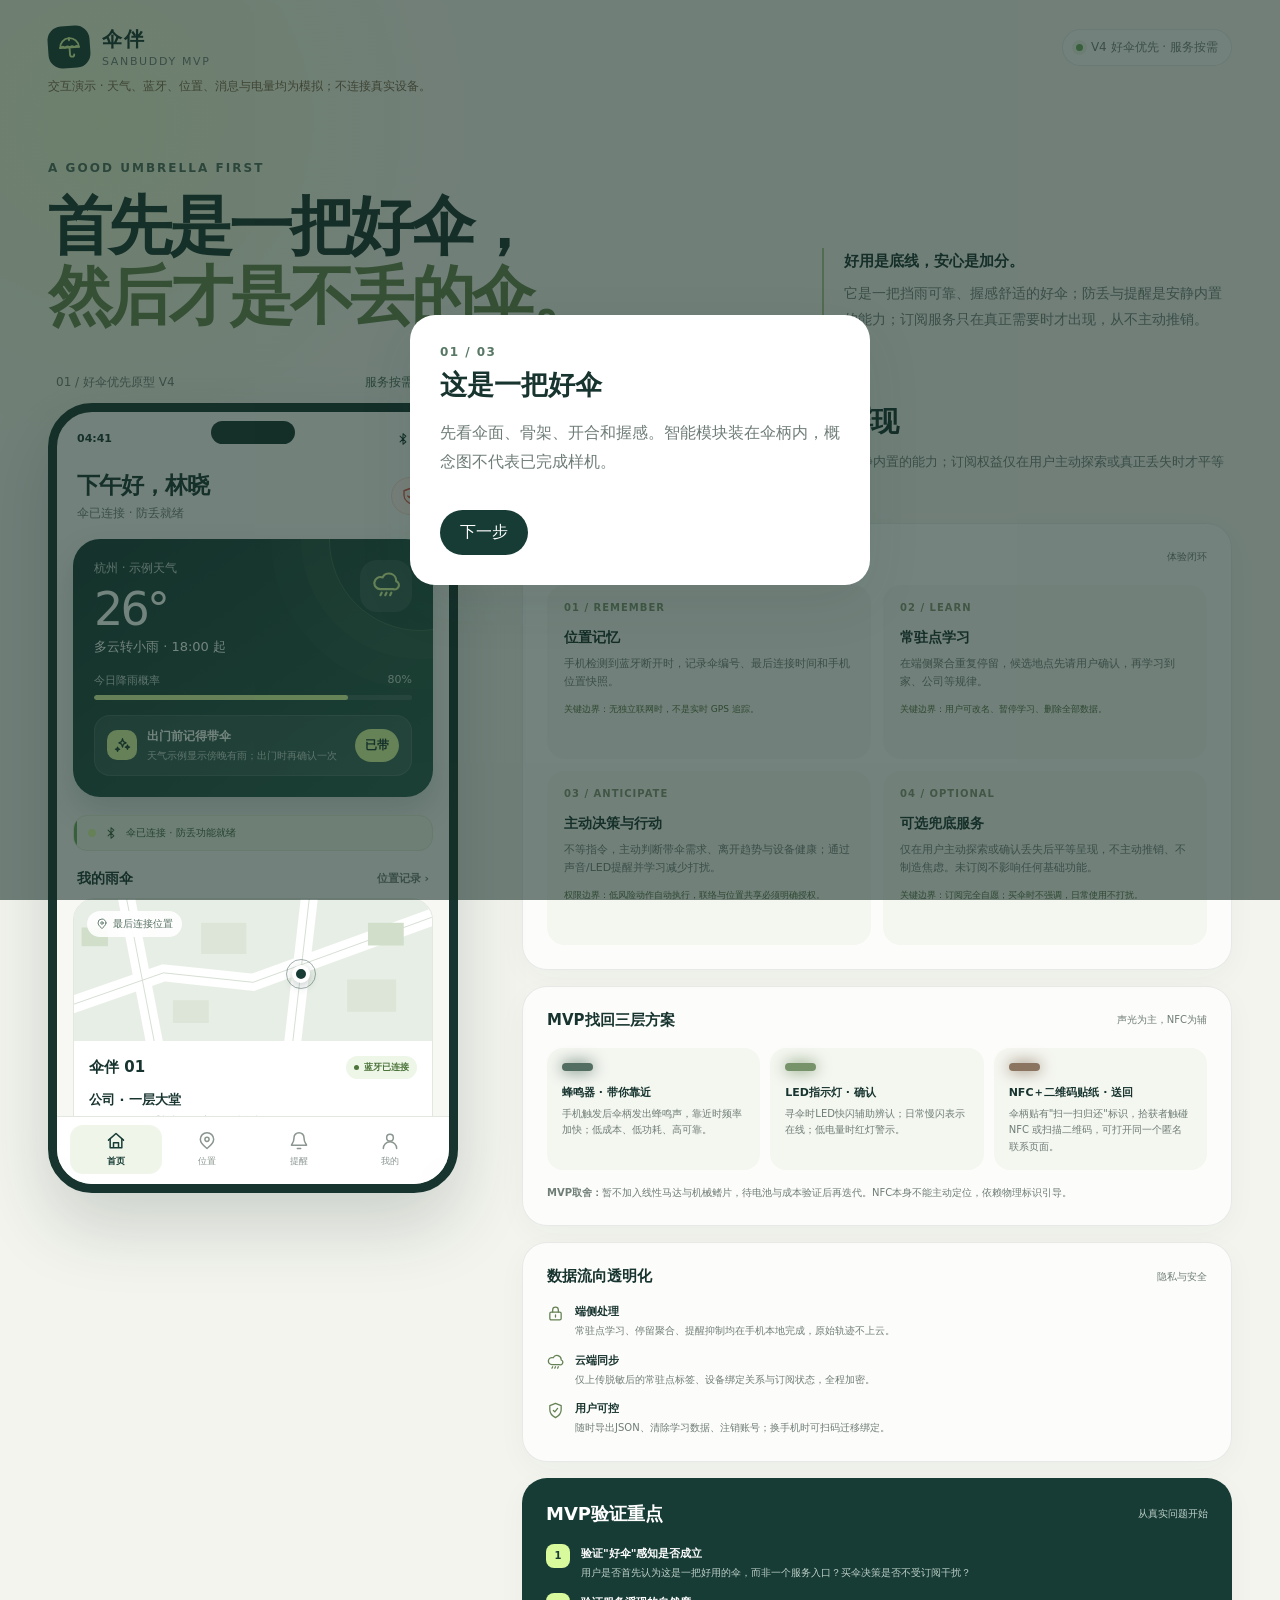
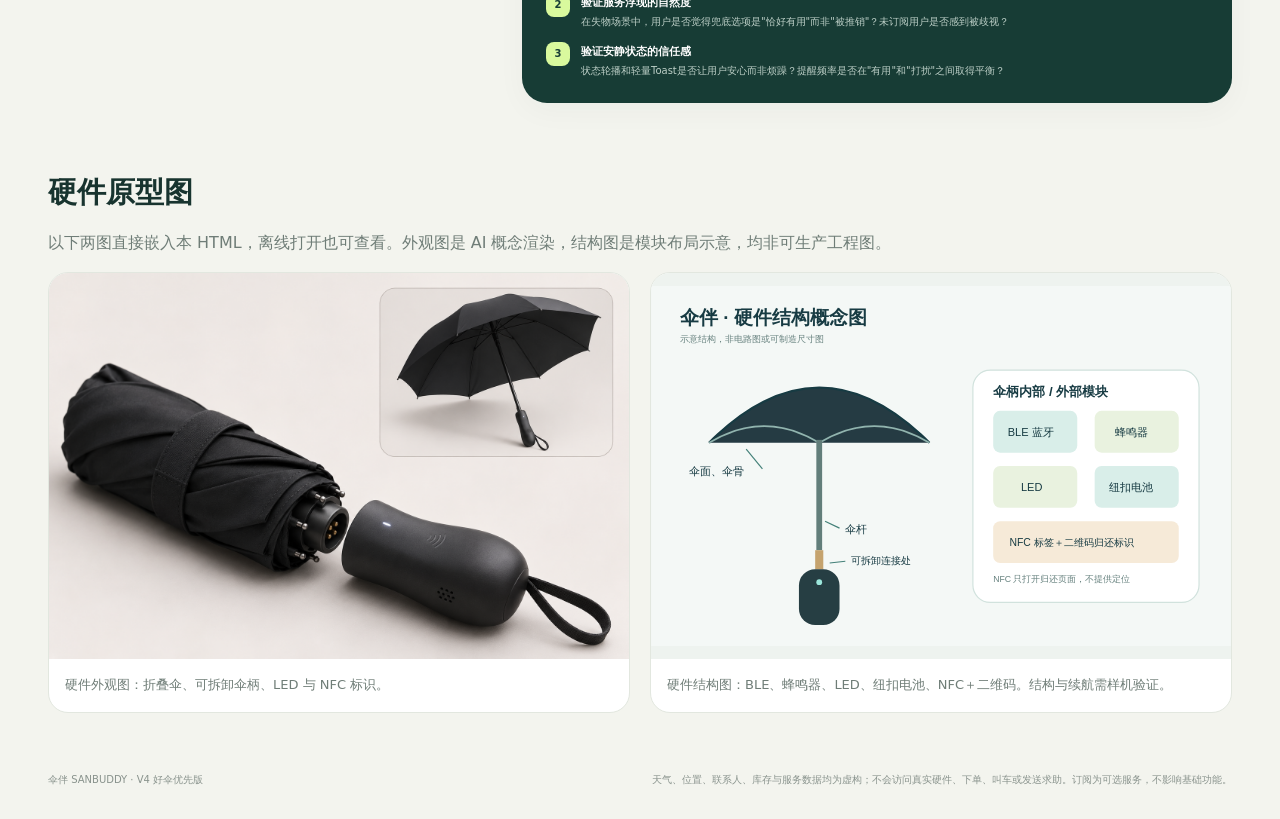
==== sanbuddy-prototype-v4-improved.html @ 03b1e001 "Improve V4 prototype and embed hardware visuals" ====
<!DOCTYPE html>
<html lang="zh-CN">
<head>
  <meta charset="UTF-8">
  <meta name="viewport" content="width=device-width, initial-scale=1.0">
  <meta name="theme-color" content="#173c35">
  <title>伞伴 · 好伞优先原型 V4</title>
  <style>
    :root {
      --ink: #18342f;
      --muted: #6f7d77;
      --paper: #f3f4ee;
      --card: #ffffff;
      --line: #e2e7df;
      --green: #173c35;
      --lime: #d9f99d;
      --lime-strong: #bde56d;
      --blue: #dcecf3;
      --red: #d95545;
      --red-soft: #fff0ec;
      --amber: #9b681d;
      --shadow: 0 18px 55px rgba(24, 52, 47, .09);
      --radius: 22px;
    }

    * { box-sizing: border-box; }
    html { scroll-behavior: smooth; }
    body {
      margin: 0;
      color: var(--ink);
      background:
        radial-gradient(circle at 8% 5%, rgba(217, 249, 157, .36), transparent 23rem),
        var(--paper);
      font-family: Inter, "PingFang SC", "Microsoft YaHei", system-ui, -apple-system, sans-serif;
      -webkit-font-smoothing: antialiased;
    }
    button, input { font: inherit; }
    button { color: inherit; }
    button, [role="button"] { -webkit-tap-highlight-color: transparent; }
    button:focus-visible, input:focus-visible, summary:focus-visible {
      outline: 3px solid rgba(78, 126, 105, .35);
      outline-offset: 3px;
    }
    .icon { width: 20px; height: 20px; fill: none; stroke: currentColor; stroke-width: 1.8; stroke-linecap: round; stroke-linejoin: round; flex: 0 0 auto; }
    .sprite { position: absolute; width: 0; height: 0; overflow: hidden; }
    .site-header {
      max-width: 1240px;
      margin: 0 auto;
      padding: 26px 28px 10px;
      display: flex;
      align-items: center;
      justify-content: space-between;
      gap: 20px;
    }
    .brand { display: flex; align-items: center; gap: 12px; }
    .brand-mark {
      width: 42px; height: 42px; border-radius: 14px;
      display: grid; place-items: center;
      color: var(--lime); background: var(--green);
      transform: rotate(-4deg);
    }
    .brand-mark .icon { width: 25px; height: 25px; }
    .brand-name { font-size: 20px; font-weight: 800; letter-spacing: .08em; }
    .brand-sub { color: var(--muted); font-size: 11px; letter-spacing: .15em; margin-top: 2px; }
    .prototype-badge {
      display: flex; align-items: center; gap: 8px;
      padding: 9px 13px; border: 1px solid rgba(24,52,47,.1); border-radius: 99px;
      color: var(--muted); background: rgba(255,255,255,.55); font-size: 12px;
    }
    .prototype-badge::before { content: ""; width: 7px; height: 7px; background: #69a85b; border-radius: 50%; box-shadow: 0 0 0 4px rgba(105,168,91,.12); }
    .hero {
      max-width: 1240px; margin: 0 auto; padding: 48px 28px 42px;
      display: grid; grid-template-columns: 1.4fr .8fr; gap: 56px; align-items: end;
    }
    .eyebrow { color: #4f6c5e; font-size: 12px; font-weight: 800; letter-spacing: .17em; text-transform: uppercase; margin-bottom: 16px; }
    h1 { font-size: clamp(36px, 5vw, 64px); line-height: 1.1; letter-spacing: -.055em; margin: 0; max-width: 800px; }
    h1 span { color: #67844d; }
    .hero-note { border-left: 2px solid #aac58b; padding-left: 20px; color: var(--muted); line-height: 1.8; font-size: 14px; }
    .hero-note strong { display: block; color: var(--ink); font-size: 15px; margin-bottom: 6px; }
    .prototype-layout {
      max-width: 1240px; margin: 0 auto; padding: 0 28px 70px;
      display: grid; grid-template-columns: 420px minmax(0, 1fr); gap: 54px; align-items: start;
    }
    .device-column { position: sticky; top: 20px; }
    .device-caption { display: flex; justify-content: space-between; align-items: center; margin: 0 8px 12px; color: var(--muted); font-size: 12px; }
    .device-caption span:last-child { color: #4e6a5c; }
    .device {
      height: 790px; width: 100%; max-width: 410px; position: relative; overflow: hidden;
      border: 9px solid #17342f; border-radius: 44px; background: #f7f8f4;
      box-shadow: 0 32px 70px rgba(24,52,47,.18), inset 0 0 0 1px rgba(255,255,255,.15);
      isolation: isolate;
    }
    .device::before { content: ""; position: absolute; z-index: 30; top: 9px; left: 50%; transform: translateX(-50%); width: 84px; height: 23px; border-radius: 20px; background: #17342f; }
    .statusbar { height: 42px; padding: 12px 20px 0; display: flex; align-items: center; justify-content: space-between; font-size: 11px; font-weight: 750; position: relative; z-index: 2; }
    .status-icons { display: flex; align-items: center; gap: 5px; }
    .status-icons .icon { width: 14px; height: 14px; }
    .app-viewport { position: absolute; inset: 42px 0 68px; overflow: hidden; }
    .screen { height: 100%; overflow-y: auto; padding-bottom: 28px; scrollbar-width: none; animation: screenIn .25s ease; }
    .screen::-webkit-scrollbar { display: none; }
    .screen[hidden] { display: none; }
    @keyframes screenIn { from { opacity: .2; transform: translateY(5px); } to { opacity: 1; transform: none; } }
    .app-header { padding: 16px 20px 17px; display: flex; align-items: center; justify-content: space-between; gap: 12px; }
    .app-header h2 { margin: 0; font-size: 23px; letter-spacing: -.04em; }
    .app-header p { margin: 4px 0 0; color: var(--muted); font-size: 12px; }
    .header-actions { display: flex; gap: 8px; }
    .icon-button { width: 38px; height: 38px; border-radius: 50%; border: 1px solid var(--line); background: #fff; display: grid; place-items: center; cursor: pointer; }
    .icon-button.sos { color: var(--red); background: var(--red-soft); border-color: #f7d8d0; }
    .icon-button.sos .icon { width: 18px; }
    .back-button { width: auto; border-radius: 99px; padding: 0 13px; display: flex; gap: 5px; font-size: 12px; }
    .weather-card { margin: 0 16px 18px; padding: 21px; border-radius: 27px; color: #f7fff9; background: linear-gradient(145deg, #173c35, #285d4d); box-shadow: 0 14px 30px rgba(23,60,53,.18); position: relative; overflow: hidden; }
    .weather-card::after { content: ""; position: absolute; width: 180px; height: 180px; right: -78px; top: -90px; border: 1px solid rgba(217,249,157,.18); border-radius: 50%; box-shadow: 0 0 0 28px rgba(217,249,157,.035), 0 0 0 58px rgba(217,249,157,.025); }
    .weather-top { display: flex; justify-content: space-between; align-items: flex-start; position: relative; z-index: 1; }
    .weather-place { font-size: 12px; color: #c7d9d1; }
    .weather-temp { font-size: 46px; line-height: 1.15; font-weight: 300; letter-spacing: -.06em; margin-top: 6px; }
    .weather-desc { font-size: 13px; margin-top: 2px; }
    .weather-icon { width: 52px; height: 52px; border-radius: 17px; background: rgba(255,255,255,.1); display: grid; place-items: center; color: var(--lime); }
    .weather-icon .icon { width: 29px; height: 29px; }
    .rain-meter { margin: 17px 0 15px; }
    .rain-meter-label { display: flex; justify-content: space-between; font-size: 11px; color: #c7d9d1; margin-bottom: 7px; }
    .meter-track { height: 5px; background: rgba(255,255,255,.13); border-radius: 5px; overflow: hidden; }
    .meter-track > span { display: block; height: 100%; width: 80%; background: var(--lime); border-radius: inherit; }
    .agent-suggestion { position: relative; z-index: 1; background: rgba(255,255,255,.09); border: 1px solid rgba(255,255,255,.1); border-radius: 16px; padding: 12px; display: flex; gap: 10px; align-items: center; }
    .agent-suggestion .spark { width: 30px; height: 30px; display: grid; place-items: center; background: var(--lime); color: var(--green); border-radius: 10px; flex: 0 0 auto; }
    .agent-suggestion .spark .icon { width: 17px; }
    .agent-suggestion strong { display: block; font-size: 12px; margin-bottom: 3px; }
    .agent-suggestion p { color: #c7d9d1; font-size: 10px; margin: 0; line-height: 1.5; }
    .text-button { border: 0; padding: 0; background: none; cursor: pointer; font-size: 12px; font-weight: 700; }
    .weather-action { color: var(--green); background: var(--lime); border-radius: 99px; padding: 8px 10px; white-space: nowrap; }
    .section-head { display: flex; justify-content: space-between; align-items: center; padding: 0 20px; margin: 19px 0 10px; }
    .section-head h3 { font-size: 14px; margin: 0; }
    .section-head button, .section-head span { color: var(--muted); font-size: 11px; }
    .card { background: var(--card); border: 1px solid var(--line); border-radius: var(--radius); }
    .umbrella-card { margin: 0 16px; overflow: hidden; }
    .mini-map { height: 142px; background: #e7eee5; position: relative; overflow: hidden; }
    .mini-map svg.map-art { width: 100%; height: 100%; display: block; }
    .map-label { position: absolute; left: 13px; top: 12px; border-radius: 99px; padding: 6px 9px; background: rgba(255,255,255,.88); backdrop-filter: blur(8px); color: #567064; font-size: 10px; display: flex; align-items: center; gap: 5px; }
    .map-label .icon { width: 12px; height: 12px; }
    .map-pulse { position: absolute; left: 61%; top: 47%; width: 18px; height: 18px; background: var(--green); border: 4px solid #fff; border-radius: 50%; box-shadow: 0 3px 10px rgba(24,52,47,.25); }
    .map-pulse::after { content: ""; position: absolute; inset: -10px; border: 1px solid rgba(23,60,53,.4); border-radius: 50%; animation: pulse 2s infinite; }
    .map-pulse.seeking { background: #526e62; box-shadow: 0 0 0 7px rgba(82,110,98,.15); }
    .map-pulse.seeking::after { animation-duration: 1.2s; border-width: 2px; border-color: #526e62; }
    @keyframes pulse { 0% { transform: scale(.55); opacity: 1; } 100% { transform: scale(1.55); opacity: 0; } }
    .umbrella-info { padding: 15px; }
    .tactile-signature { margin-top: 12px; padding: 11px; border-radius: 14px; background: #173c35; color: #efffff; display: flex; align-items: center; gap: 10px; }
    .tactile-signature[hidden] { display: none; }
    .tactile-orb { width: 25px; height: 25px; border: 2px solid var(--lime); border-radius: 8px; background: rgba(217,249,157,.12); animation: ledBlink 1.2s ease-in-out infinite; flex: 0 0 auto; }
    .tactile-signature strong { display: block; font-size: 10px; margin-bottom: 3px; }
    .tactile-signature span { color: #b8d8d1; font-size: 9px; }
    @keyframes ledBlink { 0%, 100% { opacity: .3; } 50% { opacity: 1; } }
    .feedback-row { display: flex; gap: 8px; margin-top: 10px; padding-top: 10px; border-top: 1px dashed var(--line); }
    .feedback-btn { flex: 1; padding: 8px; border: 1px solid var(--line); border-radius: 10px; background: #f9faf8; color: var(--muted); font-size: 10px; text-align: center; cursor: pointer; }
    .feedback-btn:active { background: #eef2eb; }
    .sub-card { margin: 0 16px; padding: 16px; border-radius: 20px; background: linear-gradient(135deg, #173c35, #2a5a4d); color: white; position: relative; overflow: hidden; }
    .sub-card::after { content: ""; position: absolute; right: -20px; top: -20px; width: 100px; height: 100px; background: rgba(217,249,157,.1); border-radius: 50%; }
    .sub-badge { display: inline-block; padding: 3px 8px; border-radius: 99px; background: var(--lime); color: var(--green); font-size: 9px; font-weight: 800; margin-bottom: 8px; }
    .sub-card h4 { margin: 0 0 6px; font-size: 14px; }
    .sub-card p { margin: 0; font-size: 10px; color: #c7d9d1; line-height: 1.6; }
    .sub-actions { display: flex; gap: 8px; margin-top: 12px; }
    .sub-btn { padding: 8px 12px; border-radius: 10px; border: 0; font-size: 11px; font-weight: 700; cursor: pointer; }
    .sub-btn.primary { background: var(--lime); color: var(--green); }
    .sub-btn.ghost { background: rgba(255,255,255,.12); color: white; border: 1px solid rgba(255,255,255,.2); }
    /* V3: Agent heartbeat & proactive presence */
    @keyframes agentBreathe { 0%, 100% { opacity: .4; transform: scale(.9); } 50% { opacity: 1; transform: scale(1.1); } }
    @keyframes statusPulse { 0% { box-shadow: 0 0 0 0 rgba(105,168,91,.4); } 70% { box-shadow: 0 0 0 6px rgba(105,168,91,0); } 100% { box-shadow: 0 0 0 0 rgba(105,168,91,0); } }
    .agent-heartbeat { width: 8px; height: 8px; border-radius: 50%; background: var(--lime); animation: agentBreathe 2.4s ease-in-out infinite; flex: 0 0 auto; }
    .proactive-status { margin: 0 16px 14px; padding: 10px 14px; border-radius: 14px; background: #eef6e8; border: 1px solid #dce7d1; color: #3f6440; font-size: 10px; display: flex; align-items: center; gap: 8px; position: relative; overflow: hidden; }
    .proactive-status::before { content: ""; position: absolute; left: 0; top: 0; bottom: 0; width: 3px; background: #69a85b; animation: statusPulse 2s infinite; }
    .proactive-status .icon { width: 14px; height: 14px; flex: 0 0 auto; }
    .agent-log { margin: 0 16px 14px; }
    .agent-log-header { display: flex; justify-content: space-between; align-items: center; margin-bottom: 8px; }
    .agent-log-header h3 { font-size: 13px; margin: 0; display: flex; align-items: center; gap: 6px; }
    .agent-log-header span { color: var(--muted); font-size: 10px; }
    .log-entry { display: flex; gap: 10px; padding: 10px 14px; background: var(--card); border: 1px solid var(--line); border-radius: 14px; margin-bottom: 6px; align-items: flex-start; animation: screenIn .3s ease; }
    .log-entry:last-child { margin-bottom: 0; }
    .log-time { font-size: 10px; font-weight: 800; color: #547046; min-width: 36px; padding-top: 1px; }
    .log-body strong { display: block; font-size: 11px; margin-bottom: 2px; }
    .log-body p { margin: 0; color: var(--muted); font-size: 9px; line-height: 1.5; }
    .log-tag { display: inline-block; padding: 2px 6px; border-radius: 6px; font-size: 8px; font-weight: 700; margin-top: 4px; }
    .log-tag.auto { background: #eef6e8; color: #3f6440; }
    .log-tag.confirm { background: #fff4dc; color: #795d26; }
    .typing-cursor::after { content: "▍"; animation: agentBreathe 1s step-end infinite; color: var(--lime); margin-left: 2px; }
    .umbrella-title { display: flex; align-items: center; justify-content: space-between; gap: 8px; }
    .umbrella-title strong { font-size: 15px; }
    .status-pill { display: inline-flex; align-items: center; gap: 5px; padding: 5px 8px; border-radius: 99px; background: #eef6e8; color: #4d753b; font-size: 9px; font-weight: 700; }
    .status-pill::before { content: ""; width: 5px; height: 5px; background: currentColor; border-radius: 50%; }
    .location-name { font-size: 13px; margin: 12px 0 4px; font-weight: 700; }
    .location-meta { color: var(--muted); font-size: 10px; line-height: 1.6; }
    .card-actions { display: grid; grid-template-columns: 1fr 1fr; gap: 9px; margin-top: 13px; }
    .primary-button, .secondary-button { min-height: 40px; border-radius: 13px; border: 0; cursor: pointer; font-weight: 700; font-size: 12px; display: flex; justify-content: center; align-items: center; gap: 7px; }
    .primary-button { color: white; background: var(--green); }
    .primary-button:hover { background: #245449; }
    .secondary-button { color: var(--ink); background: #f2f4ef; border: 1px solid var(--line); }
    .primary-button .icon, .secondary-button .icon { width: 15px; height: 15px; }
    .insight-card { margin: 0 16px; padding: 14px; display: flex; gap: 11px; align-items: flex-start; background: #edf3e5; border-color: #dce7d1; }
    .insight-card > .icon { color: #5c7c45; margin-top: 1px; }
    .insight-card strong { font-size: 12px; display: block; margin-bottom: 4px; }
    .insight-card p { margin: 0; color: #687660; font-size: 10px; line-height: 1.6; }
    .bottom-nav { position: absolute; z-index: 15; bottom: 0; left: 0; right: 0; height: 68px; padding: 8px 13px 10px; display: grid; grid-template-columns: repeat(4, 1fr); background: rgba(255,255,255,.96); border-top: 1px solid var(--line); backdrop-filter: blur(14px); }
    .nav-item { border: 0; background: none; color: #8a968f; display: flex; flex-direction: column; align-items: center; justify-content: center; gap: 4px; font-size: 9px; cursor: pointer; border-radius: 13px; }
    .nav-item .icon { width: 20px; height: 20px; }
    .nav-item.active { color: var(--green); font-weight: 800; background: #f0f5ea; }
    .large-map { margin: 0 16px; height: 226px; border-radius: 24px; overflow: hidden; position: relative; border: 1px solid #dbe4d8; background: #e7eee5; }
    .large-map svg.map-art { width: 100%; height: 100%; }
    .map-person { position: absolute; left: 24%; top: 64%; width: 15px; height: 15px; border: 3px solid white; background: #668cd3; border-radius: 50%; box-shadow: 0 2px 7px rgba(0,0,0,.15); }
    .map-key { position: absolute; right: 10px; bottom: 10px; background: rgba(255,255,255,.9); padding: 8px 10px; border-radius: 12px; font-size: 9px; color: var(--muted); line-height: 1.8; }
    .key-dot { display: inline-block; width: 6px; height: 6px; border-radius: 50%; margin-right: 4px; }
    .privacy-strip { margin: 12px 16px 0; padding: 10px 12px; background: #eef4f4; border-radius: 13px; color: #5d7774; font-size: 10px; display: flex; align-items: center; gap: 7px; }
    .privacy-strip .icon { width: 14px; height: 14px; }
    .scenario-grid { margin: 0 16px; display: grid; grid-template-columns: 1fr 1fr; gap: 9px; }
    .rain-plan { margin: 0 16px; overflow: hidden; }
    .rain-plan-top { padding: 15px 15px 12px; border-bottom: 1px solid var(--line); background: #f4f8f2; }
    .rain-plan-top strong { display: block; font-size: 12px; margin-bottom: 5px; }
    .rain-plan-top span { display: block; color: var(--muted); font-size: 9px; line-height: 1.6; }
    .rain-plan-top .plan-flag { display: inline-block; margin-top: 9px; padding: 4px 9px; border-radius: 999px; background: #e6f0e2; color: #3f6440; font-size: 9px; font-weight: 700; }
    .plan-row { width: 100%; display: grid; grid-template-columns: 24px 1fr 14px; align-items: center; gap: 10px; padding: 12px 15px; border: 0; border-bottom: 1px solid var(--line); background: white; text-align: left; cursor: pointer; font-family: inherit; }
    .plan-row:last-of-type { border-bottom: 0; }
    .plan-row:hover, .plan-row:active { background: #f7faf5; }
    .plan-index { width: 22px; height: 22px; border-radius: 50%; display: grid; place-items: center; background: #eaf2e6; color: #3f6440; font-size: 10px; font-weight: 800; }
    .plan-row.plan-alert .plan-index { background: #fbeae6; color: #98402f; }
    .plan-row strong { display: block; font-size: 11px; margin-bottom: 3px; }
    .plan-row small { display: block; color: var(--muted); font-size: 9px; line-height: 1.55; }
    .plan-row > .icon { width: 13px; height: 13px; color: #9aa59e; }
    .plan-note { margin: 0; padding: 11px 15px 13px; border-top: 1px solid var(--line); background: #fbfbf8; color: #7c8780; font-size: 9px; line-height: 1.65; }
    .scenario-card { padding: 14px; border: 1px solid var(--line); border-radius: 18px; background: white; text-align: left; cursor: pointer; }
    .scenario-card:hover { border-color: #b7c8b7; }
    .scenario-icon { width: 31px; height: 31px; border-radius: 10px; display: grid; place-items: center; background: #edf3e7; color: #587547; margin-bottom: 12px; }
    .scenario-icon .icon { width: 16px; height: 16px; }
    .scenario-card strong { display: block; font-size: 11px; margin-bottom: 5px; }
    .scenario-card span { display: block; color: var(--muted); font-size: 9px; line-height: 1.55; }
    .lost-banner { margin: 12px 16px 0; padding: 12px; border-radius: 15px; background: #fff4dc; border: 1px solid #efdfb9; color: #795d26; font-size: 10px; line-height: 1.65; display: flex; gap: 8px; }
    .lost-banner[hidden] { display: none; }
    .lost-banner .icon { width: 15px; height: 15px; margin-top: 1px; }
    .full-width-action { width: calc(100% - 32px); margin: 12px 16px 0; min-height: 40px; }
    .place-list { margin: 0 16px; display: grid; gap: 9px; }
    .place-card { width: 100%; border: 1px solid var(--line); background: white; border-radius: 18px; padding: 13px; display: flex; align-items: center; gap: 11px; text-align: left; cursor: pointer; }
    .place-card:hover { border-color: #b7c8b7; }
    .place-icon { width: 39px; height: 39px; border-radius: 13px; display: grid; place-items: center; background: #eff3eb; color: #557047; }
    .place-icon .icon { width: 18px; }
    .place-copy { flex: 1; min-width: 0; }
    .place-copy strong { display: block; font-size: 12px; margin-bottom: 4px; }
    .place-copy span { color: var(--muted); font-size: 9px; }
    .learning-state { text-align: right; }
    .learning-state b { display: block; font-size: 9px; color: #5c7c45; margin-bottom: 4px; }
    .learning-state small { font-size: 9px; color: var(--muted); }
    .details-card { margin: 14px 16px 0; padding: 4px 14px; }
    details summary { cursor: pointer; list-style: none; padding: 12px 0; font-size: 11px; font-weight: 750; display: flex; align-items: center; justify-content: space-between; }
    details summary::-webkit-details-marker { display: none; }
    details summary::after { content: "+"; color: var(--muted); font-size: 17px; font-weight: 400; }
    details[open] summary::after { content: "−"; }
    details p { color: var(--muted); font-size: 10px; line-height: 1.75; margin: 0 0 13px; }
    .agent-banner { margin: 0 16px 14px; padding: 16px; background: var(--green); color: white; border-radius: 22px; display: flex; gap: 12px; align-items: center; }
    .agent-banner .agent-orb { width: 42px; height: 42px; border-radius: 15px; display: grid; place-items: center; background: var(--lime); color: var(--green); }
    .agent-banner strong { display: block; font-size: 13px; margin-bottom: 4px; }
    .agent-banner p { margin: 0; font-size: 10px; color: #bed2ca; line-height: 1.5; }
    .rule-list { margin: 0 16px; overflow: hidden; }
    .rule-row { padding: 15px; display: flex; align-items: center; gap: 11px; border-bottom: 1px solid var(--line); }
    .rule-row:last-child { border-bottom: 0; }
    .rule-row > .icon { color: #65805b; }
    .rule-copy { flex: 1; }
    .rule-copy strong { display: block; font-size: 12px; margin-bottom: 4px; }
    .rule-copy span { color: var(--muted); font-size: 9px; line-height: 1.4; }
    .switch { position: relative; display: inline-block; width: 39px; height: 23px; flex: 0 0 auto; }
    .switch input { opacity: 0; width: 0; height: 0; }
    .slider { position: absolute; inset: 0; cursor: pointer; background: #d8dfd8; border-radius: 99px; transition: .2s; }
    .slider::before { content: ""; position: absolute; width: 17px; height: 17px; left: 3px; top: 3px; background: white; border-radius: 50%; transition: .2s; box-shadow: 0 1px 4px rgba(0,0,0,.15); }
    .switch input:checked + .slider { background: var(--green); }
    .switch input:checked + .slider::before { transform: translateX(16px); }
    .schedule-card { margin: 0 16px; padding: 15px; }
    .schedule-item { display: flex; gap: 11px; padding: 8px 0; }
    .schedule-time { font-size: 11px; font-weight: 800; color: #547046; min-width: 38px; }
    .schedule-copy { border-left: 1px solid var(--line); padding-left: 12px; }
    .schedule-copy strong { font-size: 11px; display: block; margin-bottom: 3px; }
    .schedule-copy span { color: var(--muted); font-size: 9px; }
    .demo-button { width: calc(100% - 32px); margin: 16px 16px 0; min-height: 44px; }
    .dynamic-alert { margin: 0 16px 14px; padding: 13px; border-radius: 17px; background: #fff4dc; border: 1px solid #efdfb9; color: #795d26; animation: screenIn .3s ease; }
    .dynamic-alert strong { font-size: 12px; display: flex; align-items: center; gap: 7px; }
    .dynamic-alert p { font-size: 10px; line-height: 1.55; margin: 6px 0 0; }
    .hardware-card { margin: 0 16px; padding: 18px; background: var(--green); color: white; border-radius: 23px; }
    .hardware-top { display: flex; align-items: center; gap: 13px; }
    .hardware-visual { width: 56px; height: 56px; border-radius: 18px; background: rgba(255,255,255,.1); color: var(--lime); display: grid; place-items: center; }
    .hardware-visual .icon { width: 31px; height: 31px; }
    .hardware-top strong { display: block; font-size: 15px; }
    .hardware-top span { color: #bfd0ca; font-size: 10px; }
    .hardware-stats { display: grid; grid-template-columns: repeat(3, 1fr); margin-top: 18px; padding-top: 15px; border-top: 1px solid rgba(255,255,255,.12); }
    .hardware-stats div { text-align: center; border-right: 1px solid rgba(255,255,255,.12); }
    .hardware-stats div:last-child { border: 0; }
    .hardware-stats b { display: block; font-size: 14px; margin-bottom: 4px; }
    .hardware-stats span { font-size: 9px; color: #bfd0ca; }
    .settings-list { margin: 0 16px; overflow: hidden; }
    .setting-row { width: 100%; padding: 14px 15px; border: 0; border-bottom: 1px solid var(--line); background: transparent; display: flex; align-items: center; gap: 11px; text-align: left; }
    .setting-row:last-child { border-bottom: 0; }
    button.setting-row { cursor: pointer; }
    .setting-row > .icon { color: #6b7f72; width: 18px; }
    .setting-copy { flex: 1; }
    .setting-copy strong { display: block; font-size: 11px; }
    .setting-copy span { color: var(--muted); font-size: 9px; display: block; margin-top: 3px; }
    .setting-value { color: var(--muted); font-size: 10px; }
    .danger-text { color: var(--red); }
    .version { text-align: center; color: #9ba49f; font-size: 9px; margin: 20px 0 0; }
    .sos-hero { margin: 0 16px; padding: 22px 18px; border-radius: 25px; background: var(--red-soft); border: 1px solid #f3d8d1; text-align: center; }
    .sos-symbol { width: 54px; height: 54px; margin: 0 auto 12px; border-radius: 18px; background: #fff; color: var(--red); display: grid; place-items: center; }
    .sos-symbol .icon { width: 27px; height: 27px; }
    .sos-hero h3 { margin: 0 0 7px; font-size: 17px; }
    .sos-hero p { margin: 0 auto; max-width: 260px; color: #8e6b64; font-size: 10px; line-height: 1.7; }
    .hold-button { --hold: 0deg; width: 148px; height: 148px; margin: 24px auto 9px; border-radius: 50%; border: 0; color: white; background: conic-gradient(#8f2f26 var(--hold), var(--red) 0); cursor: pointer; display: flex; flex-direction: column; align-items: center; justify-content: center; gap: 7px; box-shadow: 0 10px 25px rgba(217,85,69,.25), inset 0 0 0 8px rgba(255,255,255,.17); touch-action: none; user-select: none; position: relative; }
    .hold-button::after { content: ""; position: absolute; inset: 9px; border: 1px solid rgba(255,255,255,.3); border-radius: 50%; }
    .hold-button .icon { width: 28px; height: 28px; }
    .hold-button strong { font-size: 14px; }
    .hold-button span { font-size: 9px; opacity: .8; }
    .hold-button.holding { transform: scale(.98); }
    .hold-hint { text-align: center; color: var(--muted); font-size: 9px; margin-bottom: 18px; }
    .emergency-flow { margin: 0 16px; padding: 14px 16px; }
    .flow-step { display: flex; gap: 11px; position: relative; padding-bottom: 16px; }
    .flow-step:last-child { padding-bottom: 0; }
    .flow-step:not(:last-child)::after { content: ""; position: absolute; left: 11px; top: 26px; bottom: 3px; width: 1px; background: var(--line); }
    .flow-number { width: 23px; height: 23px; border-radius: 50%; background: #edf2e9; display: grid; place-items: center; font-size: 9px; font-weight: 800; flex: 0 0 auto; z-index: 1; }
    .flow-step strong { display: block; font-size: 11px; margin: 2px 0 4px; }
    .flow-step p { margin: 0; color: var(--muted); font-size: 9px; line-height: 1.5; }
    .contact-list { margin: 0 16px; padding: 5px 15px; }
    .contact { display: flex; align-items: center; gap: 10px; padding: 10px 0; border-bottom: 1px solid var(--line); }
    .contact:last-child { border: 0; }
    .avatar { width: 34px; height: 34px; border-radius: 50%; display: grid; place-items: center; background: #e6eee2; font-size: 11px; font-weight: 800; }
    .contact strong { font-size: 11px; display: block; }
    .contact span { color: var(--muted); font-size: 9px; }
    .contact .icon { margin-left: auto; width: 16px; color: #77906d; }
    .safety-note { margin: 14px 20px 0; color: #8b7770; font-size: 9px; line-height: 1.65; text-align: center; }
    .sheet-backdrop { position: absolute; z-index: 50; inset: 0; background: rgba(10,30,26,.48); display: flex; align-items: flex-end; backdrop-filter: blur(3px); }
    .sheet-backdrop[hidden] { display: none; }
    .sheet { width: 100%; max-height: 88%; overflow-y: auto; background: #fbfcf9; border-radius: 28px 28px 0 0; padding: 10px 20px 24px; animation: sheetUp .25s ease; }
    @keyframes sheetUp { from { transform: translateY(100%); } to { transform: none; } }
    .sheet-handle { width: 38px; height: 4px; border-radius: 5px; background: #d4dbd4; margin: 0 auto 18px; }
    .sheet-title { display: flex; align-items: center; justify-content: space-between; gap: 12px; margin-bottom: 16px; }
    .sheet-title h3 { font-size: 18px; margin: 0; }
    .sheet-title button { border: 0; background: #edf0eb; width: 30px; height: 30px; border-radius: 50%; display: grid; place-items: center; cursor: pointer; }
    .sheet-title .icon { width: 15px; }
    .sheet-copy { color: var(--muted); font-size: 11px; line-height: 1.75; }
    .sheet-options { margin: 16px 0; border: 1px solid var(--line); background: white; border-radius: 17px; overflow: hidden; }
    .sheet-option { padding: 13px; display: flex; align-items: center; justify-content: space-between; gap: 12px; border-bottom: 1px solid var(--line); font-size: 11px; }
    .sheet-option:last-child { border: 0; }
    .sheet-actions { display: grid; gap: 9px; margin-top: 18px; }
    .sheet-actions .primary-button, .sheet-actions .secondary-button { min-height: 45px; }
    .draft-message { margin: 15px 0; padding: 13px; border: 1px solid var(--line); border-radius: 14px; background: #f3f5f0; color: #536158; font-size: 10px; line-height: 1.75; }
    .danger-button { background: var(--red); color: white; }
    .danger-button:hover { background: #bd4336; }
    .countdown-wrap { text-align: center; padding: 8px 0 4px; }
    .countdown-ring { width: 116px; height: 116px; border-radius: 50%; margin: 0 auto 16px; display: grid; place-items: center; background: var(--red-soft); border: 7px solid #f5d5ce; color: var(--red); font-size: 45px; font-weight: 300; }
    .countdown-wrap h3 { margin: 0 0 8px; font-size: 18px; }
    .countdown-wrap p { color: var(--muted); font-size: 11px; line-height: 1.7; margin: 0; }
    .success-symbol { width: 65px; height: 65px; border-radius: 50%; display: grid; place-items: center; margin: 4px auto 15px; background: #e8f3df; color: #4b7839; }
    .success-symbol .icon { width: 32px; height: 32px; }
    .toast { position: absolute; z-index: 70; left: 50%; bottom: 82px; transform: translate(-50%, 12px); max-width: 88%; padding: 11px 15px; border-radius: 99px; background: rgba(20,43,38,.94); color: white; font-size: 10px; line-height: 1.4; text-align: center; opacity: 0; pointer-events: none; transition: .22s; box-shadow: 0 8px 20px rgba(0,0,0,.15); }
    .toast.show { opacity: 1; transform: translate(-50%, 0); }

    .blueprint { display: grid; gap: 16px; }
    .blueprint-intro { padding: 8px 0 10px; }
    .blueprint-intro .label { font-size: 11px; color: #668153; letter-spacing: .14em; font-weight: 800; }
    .blueprint-intro h2 { font-size: 28px; letter-spacing: -.04em; margin: 8px 0 9px; }
    .blueprint-intro p { color: var(--muted); font-size: 13px; line-height: 1.8; margin: 0; }
    .panel { background: rgba(255,255,255,.72); border: 1px solid rgba(24,52,47,.09); border-radius: 25px; padding: 24px; box-shadow: 0 8px 30px rgba(24,52,47,.035); }
    .panel-heading { display: flex; align-items: center; justify-content: space-between; gap: 12px; margin-bottom: 18px; }
    .panel-heading h3 { font-size: 15px; margin: 0; }
    .panel-heading span { font-size: 10px; color: var(--muted); }
    .capability-grid { display: grid; grid-template-columns: 1fr 1fr; gap: 12px; }
    .capability { border-radius: 18px; background: #f4f6f0; padding: 17px; min-height: 174px; }
    .capability-number { color: #809271; font-size: 10px; font-weight: 800; letter-spacing: .1em; }
    .capability h4 { margin: 16px 0 8px; font-size: 14px; }
    .capability p { margin: 0; color: var(--muted); font-size: 11px; line-height: 1.7; }
    .capability small { display: block; margin-top: 11px; color: #527041; font-size: 9px; line-height: 1.5; }
    .tactile-grid { display: grid; grid-template-columns: repeat(3, 1fr); gap: 10px; }
    .tactile-mode { padding: 15px; border-radius: 16px; background: #f4f6f0; }
    .tactile-swatch { width: 31px; height: 8px; border-radius: 99px; margin-bottom: 14px; box-shadow: 0 0 15px currentColor; }
    .tactile-mode strong { display: block; font-size: 11px; margin-bottom: 6px; }
    .tactile-mode p { margin: 0; color: var(--muted); font-size: 10px; line-height: 1.65; }
    .tactile-caveat { margin: 14px 0 0; color: var(--muted); font-size: 10px; line-height: 1.7; }
    .rain-outline { display: grid; gap: 8px; }
    .rain-outline-row { display: grid; grid-template-columns: 66px 1fr; gap: 12px; align-items: baseline; padding: 11px 13px; border: 1px solid var(--line); border-radius: 12px; background: #fbfcf8; }
    .rain-outline-row b { color: #47653f; font-size: 10px; }
    .rain-outline-row span { color: var(--muted); font-size: 10px; line-height: 1.65; }
    .architecture-flow { display: grid; grid-template-columns: 1fr 24px 1.25fr 24px 1fr; align-items: center; gap: 5px; }
    .arch-node { padding: 15px 10px; border: 1px solid var(--line); border-radius: 16px; text-align: center; background: white; }
    .arch-node .icon { margin: 0 auto 9px; color: #5b784c; }
    .arch-node strong { display: block; font-size: 11px; margin-bottom: 5px; }
    .arch-node span { color: var(--muted); font-size: 9px; line-height: 1.5; display: block; }
    .arch-arrow { color: #91a08f; text-align: center; }
    .arch-note { margin: 16px 0 0; padding: 12px 14px; border-radius: 13px; background: #edf3e7; color: #5a6d51; font-size: 10px; line-height: 1.7; }
    .boundary-list { display: grid; gap: 13px; }
    .boundary { display: flex; gap: 11px; align-items: flex-start; }
    .boundary .icon { color: #648153; width: 17px; height: 17px; margin-top: 1px; }
    .boundary strong { display: block; font-size: 11px; margin-bottom: 4px; }
    .boundary p { margin: 0; color: var(--muted); font-size: 10px; line-height: 1.65; }
    .phase { display: grid; grid-template-columns: 72px 1fr; gap: 15px; padding: 14px 0; border-bottom: 1px solid var(--line); }
    .phase:last-child { border-bottom: 0; padding-bottom: 0; }
    .phase:first-of-type { padding-top: 0; }
    .phase-label { font-size: 10px; font-weight: 800; color: #587443; padding-top: 2px; }
    .phase strong { display: block; font-size: 12px; margin-bottom: 5px; }
    .phase p { margin: 0; color: var(--muted); font-size: 10px; line-height: 1.65; }
    .next-panel { background: var(--green); color: white; border: 0; }
    .next-panel .panel-heading span { color: #bed0c8; }
    .next-panel h3 { font-size: 18px; }
    .next-steps { display: grid; gap: 12px; }
    .next-step { display: flex; gap: 11px; align-items: flex-start; }
    .next-step b { width: 24px; height: 24px; border-radius: 8px; display: grid; place-items: center; background: var(--lime); color: var(--green); font-size: 10px; flex: 0 0 auto; }
    .next-step strong { display: block; font-size: 11px; margin: 2px 0 4px; }
    .next-step p { color: #bed0c8; font-size: 10px; line-height: 1.6; margin: 0; }
    .page-footer { max-width: 1240px; margin: 0 auto; padding: 0 28px 32px; display: flex; justify-content: space-between; gap: 20px; color: #89938d; font-size: 10px; }

    @media (max-width: 1000px) {
      .hero { grid-template-columns: 1fr; gap: 24px; }
      .hero-note { max-width: 620px; }
      .prototype-layout { grid-template-columns: 390px minmax(0,1fr); gap: 28px; }
      .capability-grid { grid-template-columns: 1fr; }
      .capability { min-height: 0; }
      .tactile-grid { grid-template-columns: 1fr; }
      .architecture-flow { grid-template-columns: 1fr; }
      .arch-arrow { transform: rotate(90deg); }
    }
    @media (max-width: 760px) {
      .site-header { padding: 18px 18px 8px; }
      .prototype-badge { font-size: 10px; padding: 8px 10px; }
      .brand-sub { display: none; }
      .hero { padding: 36px 20px 30px; }
      h1 { font-size: 39px; }
      .hero-note { font-size: 12px; }
      .prototype-layout { display: flex; flex-direction: column; padding: 0 0 45px; gap: 34px; }
      .device-column { position: static; width: 100%; }
      .device-caption { padding: 0 20px; }
      .device { max-width: none; width: 100%; height: min(790px, calc(100vh - 24px)); min-height: 680px; border: 0; border-radius: 0; box-shadow: none; }
      .device::before { display: none; }
      .blueprint { padding: 0 16px; width: 100%; }
      .blueprint-intro { padding: 0 4px; }
      .capability-grid { grid-template-columns: 1fr 1fr; }
      .tactile-grid { grid-template-columns: 1fr; }
      .architecture-flow { grid-template-columns: 1fr 24px 1.25fr 24px 1fr; }
      .arch-arrow { transform: none; }
      .page-footer { padding: 0 20px 25px; flex-direction: column; gap: 7px; }
    }
    @media (max-width: 440px) {
      .prototype-badge { max-width: 145px; line-height: 1.4; }
      .capability-grid { grid-template-columns: 1fr; }
      .architecture-flow { grid-template-columns: 1fr; }
      .arch-arrow { transform: rotate(90deg); }
      .panel { padding: 20px; }
      .hero-note { display: none; }
    }
    @media (prefers-reduced-motion: reduce) {
      *, *::before, *::after { animation-duration: .01ms !important; animation-iteration-count: 1 !important; scroll-behavior: auto !important; transition-duration: .01ms !important; }
    }

    .onboarding { position: fixed; inset: 0; z-index: 100; background: rgba(19,43,37,.58); display: grid; place-items: center; padding: 20px; }
    .onboarding[hidden] { display: none; }
    .onboarding-card { background: #fff; width: min(460px,100%); border-radius: 25px; padding: 30px; box-shadow: var(--shadow); }
    .onboarding-card h2 { font-size: 27px; margin: 8px 0 12px; }
    .onboarding-card p { color: var(--muted); line-height: 1.8; min-height: 75px; }
    .onboarding-card .steps { font-size: 12px; font-weight: 700; color: #587765; letter-spacing: .12em; }
    .onboarding-card button { border: 0; border-radius: 99px; padding: 12px 20px; background: var(--green); color: white; cursor: pointer; }
    .hardware-gallery { max-width: 1240px; margin: 0 auto 60px; padding: 0 28px; }
    .hardware-gallery h2 { font-size: 29px; margin: 0 0 10px; }
    .hardware-gallery > p { color: var(--muted); line-height: 1.7; }
    .hardware-gallery-grid { display: grid; grid-template-columns: 1fr 1fr; gap: 20px; }
    .hardware-gallery figure { margin: 0; background: #fff; border: 1px solid var(--line); border-radius: 20px; overflow: hidden; }
    .hardware-gallery img { display: block; width: 100%; aspect-ratio: 3/2; object-fit: contain; background: #eef3ef; }
    .hardware-gallery figcaption { padding: 16px; font-size: 13px; color: var(--muted); line-height: 1.6; }
    .demo-disclosure { max-width: 1240px; margin: 0 auto 18px; padding: 0 28px; color: #7b674a; font-size: 12px; }
    @media(max-width:700px) { .hardware-gallery-grid { grid-template-columns: 1fr; } .hardware-gallery { padding: 0 16px; } }
  </style>
</head>
<body>
  <svg class="sprite" aria-hidden="true">
    <symbol id="i-umbrella" viewBox="0 0 24 24"><path d="M12 3a9 9 0 0 1 9 9H3a9 9 0 0 1 9-9Z"/><path d="M12 3v2M12 12v7a2 2 0 0 0 4 0"/><path d="M3 12c1.5-1.4 3-1.4 4.5 0 1.5-1.4 3-1.4 4.5 0 1.5-1.4 3-1.4 4.5 0 1.5-1.4 3-1.4 4.5 0"/></symbol>
    <symbol id="i-cloud-rain" viewBox="0 0 24 24"><path d="M17.5 15H7a5 5 0 1 1 1.7-9.7A6 6 0 0 1 20 8.5 3.3 3.3 0 0 1 17.5 15Z"/><path d="m8 18-1 2m5-2-1 2m5-2-1 2"/></symbol>
    <symbol id="i-pin" viewBox="0 0 24 24"><path d="M20 10c0 5-8 11-8 11S4 15 4 10a8 8 0 1 1 16 0Z"/><circle cx="12" cy="10" r="2.5"/></symbol>
    <symbol id="i-bell" viewBox="0 0 24 24"><path d="M18 8a6 6 0 0 0-12 0c0 7-3 7-3 9h18c0-2-3-2-3-9ZM10 21h4"/></symbol>
    <symbol id="i-home" viewBox="0 0 24 24"><path d="m3 11 9-8 9 8"/><path d="M5 10v10h14V10M9 20v-6h6v6"/></symbol>
    <symbol id="i-user" viewBox="0 0 24 24"><circle cx="12" cy="8" r="4"/><path d="M4 21a8 8 0 0 1 16 0"/></symbol>
    <symbol id="i-shield" viewBox="0 0 24 24"><path d="M12 22s8-4 8-11V5l-8-3-8 3v6c0 7 8 11 8 11Z"/><path d="m9 12 2 2 4-5"/></symbol>
    <symbol id="i-chevron" viewBox="0 0 24 24"><path d="m9 18 6-6-6-6"/></symbol>
    <symbol id="i-battery" viewBox="0 0 24 24"><rect x="2" y="6" width="18" height="12" rx="2"/><path d="M22 10v4M6 10v4m4-4v4m4-4v4"/></symbol>
    <symbol id="i-bluetooth" viewBox="0 0 24 24"><path d="m7 7 10 10-5 4V3l5 4L7 17"/></symbol>
    <symbol id="i-sparkles" viewBox="0 0 24 24"><path d="m12 3 1.3 4.2L17 9l-3.7 1.8L12 15l-1.3-4.2L7 9l3.7-1.8L12 3ZM5 15l.8 2.2L8 18l-2.2.8L5 21l-.8-2.2L2 18l2.2-.8L5 15Zm14-3 .8 2.2L22 15l-2.2.8L19 18l-.8-2.2L16 15l2.2-.8L19 12Z"/></symbol>
    <symbol id="i-navigation" viewBox="0 0 24 24"><path d="m3 11 18-8-8 18-2-8-8-2Z"/></symbol>
    <symbol id="i-building" viewBox="0 0 24 24"><path d="M4 21V5l8-3 8 3v16M2 21h20M8 8h2m4 0h2m-8 4h2m4 0h2m-8 4h2m4 0h2m-5 5v-2h4v2"/></symbol>
    <symbol id="i-activity" viewBox="0 0 24 24"><path d="M3 12h4l2-7 4 14 2-7h6"/></symbol>
    <symbol id="i-lock" viewBox="0 0 24 24"><rect x="4" y="10" width="16" height="11" rx="2"/><path d="M8 10V7a4 4 0 0 1 8 0v3m-4 4v3"/></symbol>
    <symbol id="i-calendar" viewBox="0 0 24 24"><rect x="3" y="5" width="18" height="16" rx="2"/><path d="M16 3v4M8 3v4M3 10h18m-13 4h2m4 0h2m-8 4h2"/></symbol>
    <symbol id="i-clock" viewBox="0 0 24 24"><circle cx="12" cy="12" r="9"/><path d="M12 7v5l3 2"/></symbol>
    <symbol id="i-alert" viewBox="0 0 24 24"><path d="M10.3 3.7 2.5 18a2 2 0 0 0 1.8 3h15.4a2 2 0 0 0 1.8-3L13.7 3.7a2 2 0 0 0-3.4 0Z"/><path d="M12 9v4m0 4h.01"/></symbol>
    <symbol id="i-phone" viewBox="0 0 24 24"><path d="M22 16.9v3a2 2 0 0 1-2.2 2 19.8 19.8 0 0 1-8.6-3.1 19.4 19.4 0 0 1-6-6A19.8 19.8 0 0 1 2.1 4.2 2 2 0 0 1 4.1 2h3a2 2 0 0 1 2 1.7c.1 1 .4 2 .7 2.8a2 2 0 0 1-.4 2.1L8.1 9.9a16 16 0 0 0 6 6l1.3-1.3a2 2 0 0 1 2.1-.4c.9.3 1.8.6 2.8.7a2 2 0 0 1 1.7 2Z"/></symbol>
    <symbol id="i-arrow-left" viewBox="0 0 24 24"><path d="m15 18-6-6 6-6"/></symbol>
    <symbol id="i-check" viewBox="0 0 24 24"><path d="m5 12 4 4L19 6"/></symbol>
    <symbol id="i-x" viewBox="0 0 24 24"><path d="m6 6 12 12M18 6 6 18"/></symbol>
    <symbol id="i-settings" viewBox="0 0 24 24"><circle cx="12" cy="12" r="3"/><path d="M19.4 15a1.7 1.7 0 0 0 .3 1.9l.1.1-2.8 2.8-.1-.1a1.7 1.7 0 0 0-1.9-.3 1.7 1.7 0 0 0-1 1.6v.2h-4V21a1.7 1.7 0 0 0-1-1.6 1.7 1.7 0 0 0-1.9.3l-.1.1L4.2 17l.1-.1a1.7 1.7 0 0 0 .3-1.9A1.7 1.7 0 0 0 3 14H2.8v-4H3a1.7 1.7 0 0 0 1.6-1 1.7 1.7 0 0 0-.3-1.9L4.2 7 7 4.2l.1.1a1.7 1.7 0 0 0 1.9.3A1.7 1.7 0 0 0 10 3v-.2h4V3a1.7 1.7 0 0 0 1 1.6 1.7 1.7 0 0 0 1.9-.3l.1-.1L19.8 7l-.1.1a1.7 1.7 0 0 0-.3 1.9 1.7 1.7 0 0 0 1.6 1h.2v4H21a1.7 1.7 0 0 0-1.6 1Z"/></symbol>
    <symbol id="i-download" viewBox="0 0 24 24"><path d="M12 3v12m-5-5 5 5 5-5M4 21h16"/></symbol>
    <symbol id="i-trash" viewBox="0 0 24 24"><path d="M3 6h18M8 6V3h8v3m3 0-1 15H6L5 6m5 4v7m4-7v7"/></symbol>
    <symbol id="i-arrow-right" viewBox="0 0 24 24"><path d="M5 12h14m-6-6 6 6-6 6"/></symbol>
    <symbol id="i-credit-card" viewBox="0 0 24 24"><rect x="2" y="5" width="20" height="14" rx="2"/><path d="M2 10h20"/></symbol>
  </svg>

  <header class="site-header">
    <div class="brand">
      <div class="brand-mark"><svg class="icon"><use href="#i-umbrella"/></svg></div>
      <div><div class="brand-name">伞伴</div><div class="brand-sub">SANBUDDY MVP</div></div>
    </div>
    <div class="prototype-badge">V4 好伞优先 · 服务按需</div>
  </header>


  <div class="onboarding" id="onboarding" role="dialog" aria-modal="true" aria-label="首次使用引导" hidden>
    <div class="onboarding-card"><div class="steps" id="onboardingStep">01 / 03</div><h2 id="onboardingTitle">这是一把好伞</h2><p id="onboardingCopy">先看伞面、骨架、开合和握感。智能模块装在伞柄内，概念图不代表已完成样机。</p><button id="onboardingNext">下一步</button></div>
  </div>
  <p class="demo-disclosure">交互演示 · 天气、蓝牙、位置、消息与电量均为模拟；不连接真实设备。</p>
  <section class="hero">
    <div>
      <div class="eyebrow">A Good Umbrella First</div>
      <h1>首先是一把好伞，<br><span>然后才是不丢的伞。</span></h1>
    </div>
    <div class="hero-note">
      <strong>好用是底线，安心是加分。</strong>
      它是一把挡雨可靠、握感舒适的好伞；防丢与提醒是安静内置的能力；订阅服务只在真正需要时才出现，从不主动推销。
    </div>
  </section>

  <main class="prototype-layout">
    <section class="device-column" aria-label="可交互手机原型">
      <div class="device-caption"><span>01 / 好伞优先原型 V4</span><span>服务按需 · 不打扰</span></div>
      <div class="device" id="device">
        <div class="statusbar">
          <span id="statusTime">17:46</span>
          <div class="status-icons">
            <svg class="icon"><use href="#i-bluetooth"/></svg>
            <svg class="icon"><use href="#i-battery"/></svg>
          </div>
        </div>

        <div class="app-viewport">
          <section class="screen" data-screen="home">
            <div class="app-header">
              <div><h2>下午好，林晓</h2><p>伞已连接 · 防丢就绪</p></div>
              <button class="icon-button sos" data-nav="emergency" aria-label="打开应急助手"><svg class="icon"><use href="#i-shield"/></svg></button>
            </div>

            <div class="weather-card">
              <div class="weather-top">
                <div><div class="weather-place">杭州 · 示例天气</div><div class="weather-temp">26°</div><div class="weather-desc">多云转小雨 · 18:00 起</div></div>
                <div class="weather-icon"><svg class="icon"><use href="#i-cloud-rain"/></svg></div>
              </div>
              <div class="rain-meter"><div class="rain-meter-label"><span>今日降雨概率</span><span>80%</span></div><div class="meter-track"><span></span></div></div>
              <div class="agent-suggestion">
                <div class="spark"><svg class="icon"><use href="#i-sparkles"/></svg></div>
                <div style="flex:1"><strong id="suggestionTitle">出门前记得带伞</strong><p id="suggestionText">天气示例显示傍晚有雨；出门时再确认一次</p></div>
                <button class="text-button weather-action" id="broughtUmbrella">已带</button>
              </div>
            </div>
            <div class="proactive-status" id="proactiveStatus"><span class="agent-heartbeat"></span><svg class="icon"><use href="#i-bluetooth"/></svg><span id="proactiveText">伞已连接 · 防丢功能就绪</span></div>

            <div class="section-head"><h3>我的雨伞</h3><button class="text-button" data-nav="location">位置记录 ›</button></div>
            <div class="card umbrella-card">
              <div class="mini-map">
                <svg class="map-art" viewBox="0 0 380 150" preserveAspectRatio="none" aria-label="抽象位置示意图">
                  <rect width="380" height="150" fill="#e7eee5"/>
                  <path d="M-20 118 95 78 190 88 400 12M52-20 89 170M252-20 230 170" stroke="#fff" stroke-width="18" fill="none"/>
                  <path d="M-20 118 95 78 190 88 400 12M52-20 89 170M252-20 230 170" stroke="#d4ded2" stroke-width="1" fill="none"/>
                  <path d="M135 25h48v33h-48zM290 85h52v34h-52zM105 107h38v24h-38z" fill="#dce5d8"/>
                  <path d="M8 30h28v20H8zM312 25h38v24h-38z" fill="#d1dfca"/>
                </svg>
                <div class="map-label"><svg class="icon"><use href="#i-pin"/></svg>最后连接位置</div>
                <div class="map-pulse" id="umbrellaMarker"></div>
              </div>
              <div class="umbrella-info">
                <div class="umbrella-title"><strong>伞伴 01</strong><span class="status-pill">蓝牙已连接</span></div>
                <div class="location-name">公司 · 一层大堂</div>
                <div class="location-meta">今天 16:42 · 手机与伞分离前最后连接<br>这是最后出现位置，不代表实时定位</div>
                <div class="tactile-signature" id="tactileSignature" hidden><span class="tactile-orb"></span><div><strong>声光寻找中 · LED快闪+蜂鸣</strong><span>靠近时蜂鸣频率加快 · 20 秒后自动停止</span></div></div>
                <div class="card-actions">
                  <button class="primary-button" id="findUmbrella"><svg class="icon"><use href="#i-activity"/></svg><span>启动声光寻伞</span></button>
                  <button class="secondary-button" id="navigateUmbrella"><svg class="icon"><use href="#i-navigation"/></svg>空间指引</button>
                </div>
                <div class="feedback-row">
                  <button class="feedback-btn" data-feedback="wrong">⚠️ 位置不准</button>
                  <button class="feedback-btn" data-feedback="mute">🔕 暂时静音</button>
                </div>
              </div>
            </div>

            <div class="section-head"><h3>临时没伞：从提醒变成解决</h3><button class="text-button" data-rain-help>完整建议 ›</button></div>
            <div class="card rain-plan">
              <div class="rain-plan-top">
                <strong>18:00 起有雨，你现在没带伞</strong>
                <span>已按距离、安全性、是否需要花钱排序；你可以只选其中一步。</span>
                <span class="plan-flag">4 条路径 · 全部需要你确认</span>
              </div>
              <button class="plan-row" data-rain-plan="shelter"><span class="plan-index">1</span><div><strong>就近避雨</strong><small>室内连廊、商场、地铁口 · 最近约 120 米</small></div><svg class="icon"><use href="#i-chevron"/></svg></button>
              <button class="plan-row" data-rain-plan="borrow"><span class="plan-index">2</span><div><strong>借用共享伞</strong><small>附近 3 个借伞点 · 库存与营业状态需联网确认</small></div><svg class="icon"><use href="#i-chevron"/></svg></button>
              <button class="plan-row" data-rain-plan="home"><span class="plan-index">3</span><div><strong>安全回家</strong><small>打车或请亲友送伞 · 生成含预计到家时间的行程卡片</small></div><svg class="icon"><use href="#i-chevron"/></svg></button>
              <button class="plan-row plan-alert" data-rain-plan="emergency"><span class="plan-index">4</span><div><strong>雨势变大</strong><small>直接打开应急助手，必要时长按求助</small></div><svg class="icon"><use href="#i-chevron"/></svg></button>
              <p class="plan-note"><strong>演示数据说明：</strong>库存、营业状态、借伞凭据与安全行程卡片均为虚构示例；原型不会真实下单、叫车、扣款或发送位置。</p>
            </div>

            <div class="section-head"><h3>伞实在找不到</h3><span>失败路径也已准备</span></div>
            <div class="scenario-grid">
              <button class="scenario-card" data-lost-help><span class="scenario-icon"><svg class="icon"><use href="#i-alert"/></svg></span><strong>进入失物模式</strong><span>联系场所、NFC 送回、理赔换购</span></button>
              <button class="scenario-card" id="lostStandby"><span class="scenario-icon"><svg class="icon"><use href="#i-umbrella"/></svg></span><strong>准备一把备用伞</strong><span>共享伞、同款购买或家里那把旧伞</span></button>
            </div>

            <div class="section-head"><h3>伞的状态</h3><span>一切正常</span></div>
            <div class="card insight-card">
              <svg class="icon"><use href="#i-check"/></svg>
              <div><strong>防丢状态示例</strong><p>模拟蓝牙连接 · 模拟电量 82% · 最后位置：公司一层大堂<br>如需查看历史记录或调整提醒，可在"提醒"页操作</p></div>
            </div>
          </section>

          <section class="screen" data-screen="location" hidden>
            <div class="app-header">
              <div><h2>位置与常驻点</h2><p>记住伞在哪，也理解你的习惯</p></div>
              <button class="icon-button sos" data-nav="emergency" aria-label="打开应急助手"><svg class="icon"><use href="#i-shield"/></svg></button>
            </div>
            <div class="large-map">
              <svg class="map-art" viewBox="0 0 380 230" preserveAspectRatio="none" aria-label="常驻点抽象地图">
                <rect width="380" height="230" fill="#e7eee5"/>
                <path d="M-20 190 90 145 192 152 400 40M45-20 90 250M280-20 235 250M-20 60 400 195" stroke="#fff" stroke-width="17" fill="none"/>
                <path d="M-20 190 90 145 192 152 400 40M45-20 90 250M280-20 235 250M-20 60 400 195" stroke="#d4ded2" stroke-width="1" fill="none"/>
                <g fill="#d8e3d3"><path d="M125 32h55v44h-55zM295 138h50v37h-50zM112 175h44v30h-44zM302 30h35v29h-35z"/></g>
                <g fill="#ccdcbf"><circle cx="40" cy="42" r="19"/><circle cx="205" cy="72" r="15"/><circle cx="330" cy="102" r="13"/></g>
              </svg>
              <div class="map-label"><svg class="icon"><use href="#i-pin"/></svg>常驻点示意 · 非真实地图</div>
              <div class="map-pulse" style="left:61%;top:54%"></div>
              <div class="map-person"></div>
              <div class="map-key"><div><span class="key-dot" style="background:#173c35"></span>伞最后出现</div><div><span class="key-dot" style="background:#668cd3"></span>我的位置</div></div>
            </div>
            <div class="privacy-strip"><svg class="icon"><use href="#i-lock"/></svg>默认在本机学习；只保留地点标签，不保存完整原始轨迹</div>
            <div class="lost-banner" id="lostModeBanner" hidden><svg class="icon"><use href="#i-alert"/></svg><div><strong>已进入失物模式</strong><br>匿名送回入口保持有效；这把伞的重复寻找提醒已暂停。找到后会自动解除。</div></div>

            <div class="section-head"><h3>我的常驻点</h3><span>3 个地点</span></div>
            <div class="place-list">
              <button class="place-card" data-place="home"><span class="place-icon"><svg class="icon"><use href="#i-home"/></svg></span><span class="place-copy"><strong>家</strong><span>已确认 · 通常 22:40 后不再提醒</span></span><span class="learning-state"><b>已学会</b><small>24 次到访</small></span><svg class="icon" style="width:14px;color:#9aa59e"><use href="#i-chevron"/></svg></button>
              <button class="place-card" data-place="work"><span class="place-icon"><svg class="icon"><use href="#i-building"/></svg></span><span class="place-copy"><strong>公司</strong><span>已确认 · 工作日 09:02 到达</span></span><span class="learning-state"><b>已学会</b><small>18 次到访</small></span><svg class="icon" style="width:14px;color:#9aa59e"><use href="#i-chevron"/></svg></button>
              <button class="place-card" data-place="gym"><span class="place-icon"><svg class="icon"><use href="#i-activity"/></svg></span><span class="place-copy"><strong>健身房</strong><span>学习中 · 再观察 2 次到访</span></span><span class="learning-state"><b style="color:#9b681d">3 / 5 次</b><small>等待确认</small></span><svg class="icon" style="width:14px;color:#9aa59e"><use href="#i-chevron"/></svg></button>
            </div>
            <div class="card details-card">
              <details><summary>智能体如何学习常驻点？</summary><p>建议规则：停留超过 45 分钟、约 200 米范围内重复到访 5 次后，先请你确认地点名称。学习在手机端完成；你可以随时修改、暂停或清除。阈值需通过真实用户测试调整。</p></details>
            </div>
            <button class="secondary-button full-width-action" data-lost-help><svg class="icon"><use href="#i-alert"/></svg>多轮寻找无果，进入失物模式</button>
          </section>

          <section class="screen" data-screen="reminders" hidden>
            <div class="app-header">
              <div><h2>主动智能体</h2><p>先判断、再行动，不等你下指令</p></div>
              <span class="status-pill" id="activeRuleCount">4 项开启</span>
            </div>
            <div id="dynamicAlertSlot"></div><div class="privacy-strip" id="reminderPolicy">同类提醒每天最多 2 次 · 位置不准后暂停 24 小时 · 连续忽略 3 次后静默记录</div>
            <div class="agent-banner"><div class="agent-orb"><svg class="icon"><use href="#i-sparkles"/></svg></div><div><strong>提醒规则已设置</strong><p>同类提醒每天最多 2 次；免打扰时段 22:00–07:30。</p></div></div>
            <div class="section-head"><h3>主动行为规则</h3><span>自动保存</span></div>
            <div class="card rule-list">
              <div class="rule-row"><svg class="icon"><use href="#i-cloud-rain"/></svg><div class="rule-copy"><strong>主动带伞判断</strong><span>天气 + 出门规律 + 伞是否在手边</span></div><label class="switch"><input type="checkbox" id="ruleRain" data-label="主动带伞判断" checked><span class="slider"></span></label></div>
              <div class="rule-row"><svg class="icon"><use href="#i-pin"/></svg><div class="rule-copy"><strong>主动防丢</strong><span>检测离开趋势，在走远前震动提醒</span></div><label class="switch"><input type="checkbox" id="ruleLeft" data-label="主动防丢" checked><span class="slider"></span></label></div>
              <div class="rule-row"><svg class="icon"><use href="#i-building"/></svg><div class="rule-copy"><strong>常驻点主动检查</strong><span>离开家或公司前检查是否带伞</span></div><label class="switch"><input type="checkbox" id="rulePlace" data-label="常驻点主动检查" checked><span class="slider"></span></label></div>
              <div class="rule-row"><svg class="icon"><use href="#i-shield"/></svg><div class="rule-copy"><strong>应急能力自检</strong><span>主动检查电量、连接与联系人可用性</span></div><label class="switch"><input type="checkbox" id="ruleHealth" data-label="应急能力自检" checked><span class="slider"></span></label></div>
              <div class="rule-row"><svg class="icon"><use href="#i-calendar"/></svg><div class="rule-copy"><strong>日程联动</strong><span>获得授权后，在外出日程前主动判断</span></div><label class="switch"><input type="checkbox" id="ruleCalendar" data-label="日程联动"><span class="slider"></span></label></div>
            </div>
            <div class="section-head"><h3>智能体今日决策</h3><span>免打扰 22:00–07:30</span></div>
            <div class="card schedule-card">
              <div class="schedule-item"><div class="schedule-time">07:40</div><div class="schedule-copy"><strong>主动完成出门检查</strong><span>有雨且伞未携带时，手机或手表双短震</span></div></div>
              <div class="schedule-item"><div class="schedule-time">17:50</div><div class="schedule-copy"><strong>主动安排下班带伞提醒</strong><span>根据平时离开公司的时间动态调整</span></div></div>
              <div class="schedule-item"><div class="schedule-time">持续</div><div class="schedule-copy"><strong>主动抑制重复打扰</strong><span>根据忽略与反馈降低非必要提醒频率</span></div></div>
            </div>
            <div class="section-head"><h3>提醒记录</h3><span>仅在你需要时查看</span></div>
            <div class="card schedule-card">
              <div class="schedule-item"><div class="schedule-time">17:50</div><div class="schedule-copy"><strong>带伞提醒已安排</strong><span>18:00有雨，将在你通常离开前20分钟提示</span></div></div>
              <div class="schedule-item"><div class="schedule-time">07:40</div><div class="schedule-copy"><strong>出门检查已通过</strong><span>伞在手边、电量充足，未打扰你</span></div></div>
              <div class="schedule-item"><div class="schedule-time">持续</div><div class="schedule-copy"><strong>防丢检测运行中</strong><span>离开常驻点时若伞未随行，会提醒你</span></div></div>
            </div>
            <button class="secondary-button demo-button" id="simulateLeave" style="margin-top:9px">模拟「人离开，伞还在公司」</button>
          </section>

          <section class="screen" data-screen="profile" hidden>
            <div class="app-header"><div><h2>设备与隐私</h2><p>你始终拥有数据的控制权</p></div><svg class="icon" style="color:#75857b"><use href="#i-settings"/></svg></div>
            
            <div class="hardware-card">
              <div class="hardware-top"><div class="hardware-visual"><svg class="icon"><use href="#i-activity"/></svg></div><div><strong>伞伴 01 · MVP标准版</strong><span>蓝牙 · 蜂鸣器 · LED指示灯 · NFC</span></div></div>
              <div class="hardware-stats"><div><b>82%</b><span>伞柄电量</span></div><div><b>已连接</b><span>蓝牙状态</span></div><div><b>18 m</b><span>示例距离</span></div></div>
            </div>
            <div class="section-head"><h3>学习与权限</h3><span>本机优先</span></div>
            <div class="card settings-list">
              <div class="setting-row"><svg class="icon"><use href="#i-lock"/></svg><div class="setting-copy"><strong>端侧常驻点学习</strong><span>原始停留事件不上传云端</span></div><label class="switch"><input type="checkbox" id="localLearning" data-label="端侧常驻点学习" checked><span class="slider"></span></label></div>
              <button class="setting-row" id="permissionButton"><svg class="icon"><use href="#i-pin"/></svg><div class="setting-copy"><strong>位置与通知权限</strong><span>查看原型所需的最小权限</span></div><span class="setting-value">3 项 ›</span></button>
              <button class="setting-row" id="dataFlowButton"><svg class="icon"><use href="#i-shield"/></svg><div class="setting-copy"><strong>数据流向透明化</strong><span>查看哪些数据在端侧、哪些上云</span></div><svg class="icon" style="width:14px"><use href="#i-chevron"/></svg></button>
              <button class="setting-row" id="nfcReturn"><svg class="icon"><use href="#i-phone"/></svg><div class="setting-copy"><strong>NFC＋二维码匿名送回</strong><span>查看拾获者触碰或扫码后打开的页面</span></div><svg class="icon" style="width:14px"><use href="#i-chevron"/></svg></button>
              <button class="setting-row" id="exportData"><svg class="icon"><use href="#i-download"/></svg><div class="setting-copy"><strong>导出我的演示数据</strong><span>下载可读的 JSON 文件</span></div><svg class="icon" style="width:14px"><use href="#i-chevron"/></svg></button>
            </div>
            <div class="section-head"><h3>数据管理</h3></div>
            <div class="card settings-list">
              <button class="setting-row" id="privacySelfCheck"><svg class="icon"><use href="#i-shield"/></svg><div class="setting-copy"><strong>运行隐私自检</strong><span>检查演示权限、数据导出与清除入口</span></div><svg class="icon" style="width:14px"><use href="#i-chevron"/></svg></button>
              <button class="setting-row" id="clearData"><svg class="icon" style="color:var(--red)"><use href="#i-trash"/></svg><div class="setting-copy"><strong class="danger-text">清除学习数据</strong><span>删除常驻点与提醒习惯，保留设备绑定</span></div><svg class="icon" style="width:14px"><use href="#i-chevron"/></svg></button>
            </div>
            <p class="version">伞伴 V4 · 好伞优先 · 服务按需 · 不连接真实设备</p>
          </section>

          <section class="screen" data-screen="emergency" hidden>
            <div class="app-header"><button class="icon-button back-button" data-nav="home"><svg class="icon"><use href="#i-arrow-left"/></svg>返回</button><button class="icon-button" id="emergencySettings" aria-label="应急说明"><svg class="icon"><use href="#i-settings"/></svg></button></div>
            <div class="sos-hero"><div class="sos-symbol"><svg class="icon"><use href="#i-shield"/></svg></div><h3>辅助联络助手</h3><p>平时主动检查联络能力；需要时长按伞柄触发，用倒计时确认意图，协助你快速联系预设联系人。<strong>本功能仅辅助联络，不替代专业救援。无手机或断连时无法使用。不会自动判断跌倒或疾病。紧急情况请直接拨打 110/120。</strong></p></div>
            <div class="privacy-strip"><svg class="icon"><use href="#i-check"/></svg>今日自检通过 · 电量、蓝牙与 2 位联系人可用</div>
            <button class="hold-button" id="holdSos"><svg class="icon"><use href="#i-phone"/></svg><strong>长按触发联络</strong><span>持续按住 2 秒 · 防误触设计</span></button>
            <div class="hold-hint">松手即取消 · 原型不会拨打电话或发送消息</div>
            <div class="privacy-strip"><svg class="icon"><use href="#i-activity"/></svg>反馈机制：手机短震提示（演示）· 倒计时可取消；伞柄震动需后续增加马达</div>
            <div class="section-head"><h3>联络助手工作流程</h3><span>可取消</span></div>
            <div class="card emergency-flow">
              <div class="flow-step"><span class="flow-number">1</span><div><strong>平时主动自检</strong><p>发现低电量、连接异常或联系人失效时提前提醒，而不是求助时才发现。</p></div></div>
              <div class="flow-step"><span class="flow-number">2</span><div><strong>长按、二次确认与 10 秒倒计时</strong><p>长按 2 秒后先确认，再进入 10 秒倒计时；倒计时内可随时取消。</p></div></div>
              <div class="flow-step"><span class="flow-number">3</span><div><strong>准备联络信息</strong><p>确认后生成求助文字草稿与位置链接，由你手动发送或拨打。</p></div></div>
              <div class="flow-step"><span class="flow-number">4</span><div><strong>协助拨打电话</strong><p>跳转至系统拨号界面，由用户再次确认后才会真正呼出。</p></div></div>
            </div>
            <div class="section-head"><h3>紧急联系人</h3><span>2 人 · 演示</span></div>
            <div class="card contact-list"><div class="contact"><span class="avatar">林</span><div><strong>林女士</strong><span>家人 · 第一联系人</span></div><svg class="icon"><use href="#i-phone"/></svg></div><div class="contact"><span class="avatar">周</span><div><strong>周先生</strong><span>朋友 · 第二联系人</span></div><svg class="icon"><use href="#i-phone"/></svg></div></div>
            <div class="section-head"><h3>不一定要发起联络</h3><span>分级协助</span></div>
            <div class="card settings-list"><button class="setting-row" data-rain-help><svg class="icon"><use href="#i-cloud-rain"/></svg><div class="setting-copy"><strong>临时没伞或雨势变大</strong><span>先找避雨点、借伞或安全回家方案</span></div><svg class="icon" style="width:14px"><use href="#i-chevron"/></svg></button></div>
            <p class="safety-note">本功能仅辅助联络，不替代专业救援。无手机或断连时无法使用。不会自动判断跌倒或疾病。紧急情况请直接拨打 110/120。</p>
          </section>
        </div>

        <nav class="bottom-nav" aria-label="主导航">
          <button class="nav-item active" data-nav="home"><svg class="icon"><use href="#i-home"/></svg>首页</button>
          <button class="nav-item" data-nav="location"><svg class="icon"><use href="#i-pin"/></svg>位置</button>
          <button class="nav-item" data-nav="reminders"><svg class="icon"><use href="#i-bell"/></svg>提醒</button>
          <button class="nav-item" data-nav="profile"><svg class="icon"><use href="#i-user"/></svg>我的</button>
        </nav>
        <div class="sheet-backdrop" id="sheetBackdrop" hidden><div class="sheet" id="sheet" role="dialog" aria-modal="true" aria-label="操作面板"></div></div>
        <div class="toast" id="toast" role="status" aria-live="polite"></div>
      </div>
    </section>

    <aside class="blueprint" aria-label="产品落地蓝图">
      <div class="blueprint-intro"><div class="label">GOOD UMBRELLA FIRST · V4</div><h2>首先是一把好伞，服务按需浮现</h2><p>买伞时不强调订阅，日常使用不推销服务。防丢与提醒是安静内置的能力；订阅权益仅在用户主动探索或真正丢失时才平等呈现，从不制造焦虑或暗示付费。</p></div>

      <section class="panel">
        <div class="panel-heading"><h3>MVP四项核心能力</h3><span>体验闭环</span></div>
        <div class="capability-grid">
          <article class="capability"><div class="capability-number">01 / REMEMBER</div><h4>位置记忆</h4><p>手机检测到蓝牙断开时，记录伞编号、最后连接时间和手机位置快照。</p><small>关键边界：无独立联网时，不是实时 GPS 追踪。</small></article>
          <article class="capability"><div class="capability-number">02 / LEARN</div><h4>常驻点学习</h4><p>在端侧聚合重复停留，候选地点先请用户确认，再学习到家、公司等规律。</p><small>关键边界：用户可改名、暂停学习、删除全部数据。</small></article>
          <article class="capability"><div class="capability-number">03 / ANTICIPATE</div><h4>主动决策与行动</h4><p>不等指令，主动判断带伞需求、离开趋势与设备健康；通过声音/LED提醒并学习减少打扰。</p><small>权限边界：低风险动作自动执行，联络与位置共享必须明确授权。</small></article>
          <article class="capability"><div class="capability-number">04 / OPTIONAL</div><h4>可选兜底服务</h4><p>仅在用户主动探索或确认丢失后平等呈现，不主动推销、不制造焦虑。未订阅不影响任何基础功能。</p><small>关键边界：订阅完全自愿；买伞时不强调，日常使用不打扰。</small></article>
        </div>
      </section>

      <section class="panel">
        <div class="panel-heading"><h3>MVP找回三层方案</h3><span>声光为主，NFC为辅</span></div>
        <div class="tactile-grid">
          <article class="tactile-mode"><div class="tactile-swatch" style="color:#526e62;background:#526e62"></div><strong>蜂鸣器 · 带你靠近</strong><p>手机触发后伞柄发出蜂鸣声，靠近时频率加快；低成本、低功耗、高可靠。</p></article>
          <article class="tactile-mode"><div class="tactile-swatch" style="color:#77936a;background:#77936a"></div><strong>LED指示灯 · 确认</strong><p>寻伞时LED快闪辅助辨认；日常慢闪表示在线；低电量时红灯警示。</p></article>
          <article class="tactile-mode"><div class="tactile-swatch" style="color:#8b7561;background:#8b7561"></div><strong>NFC＋二维码贴纸 · 送回</strong><p>伞柄贴有"扫一扫归还"标识，拾获者触碰 NFC 或扫描二维码，可打开同一个匿名联系页面。</p></article>
        </div>
        <p class="tactile-caveat"><strong>MVP取舍：</strong>暂不加入线性马达与机械鳍片，待电池与成本验证后再迭代。NFC本身不能主动定位，依赖物理标识引导。</p>
      </section>

      <section class="panel">
        <div class="panel-heading"><h3>数据流向透明化</h3><span>隐私与安全</span></div>
        <div class="boundary-list">
          <div class="boundary"><svg class="icon"><use href="#i-lock"/></svg><div><strong>端侧处理</strong><p>常驻点学习、停留聚合、提醒抑制均在手机本地完成，原始轨迹不上云。</p></div></div>
          <div class="boundary"><svg class="icon"><use href="#i-cloud-rain"/></svg><div><strong>云端同步</strong><p>仅上传脱敏后的常驻点标签、设备绑定关系与订阅状态，全程加密。</p></div></div>
          <div class="boundary"><svg class="icon"><use href="#i-shield"/></svg><div><strong>用户可控</strong><p>随时导出JSON、清除学习数据、注销账号；换手机时可扫码迁移绑定。</p></div></div>
        </div>
      </section>

      <section class="panel next-panel">
        <div class="panel-heading"><h3>MVP验证重点</h3><span>从真实问题开始</span></div>
        <div class="next-steps">
          <div class="next-step"><b>1</b><div><strong>验证"好伞"感知是否成立</strong><p>用户是否首先认为这是一把好用的伞，而非一个服务入口？买伞决策是否不受订阅干扰？</p></div></div>
          <div class="next-step"><b>2</b><div><strong>验证服务浮现的自然度</strong><p>在失物场景中，用户是否觉得兜底选项是"恰好有用"而非"被推销"？未订阅用户是否感到被歧视？</p></div></div>
          <div class="next-step"><b>3</b><div><strong>验证安静状态的信任感</strong><p>状态轮播和轻量Toast是否让用户安心而非烦躁？提醒频率是否在"有用"和"打扰"之间取得平衡？</p></div></div>
        </div>
      </section>
    </aside>
  </main>


  <section class="hardware-gallery" aria-label="硬件原型图">
    <h2>硬件原型图</h2><p>以下两图直接嵌入本 HTML，离线打开也可查看。外观图是 AI 概念渲染，结构图是模块布局示意，均非可生产工程图。</p>
    <div class="hardware-gallery-grid">
      <figure><img id="hardwareConcept" src="[data-uri]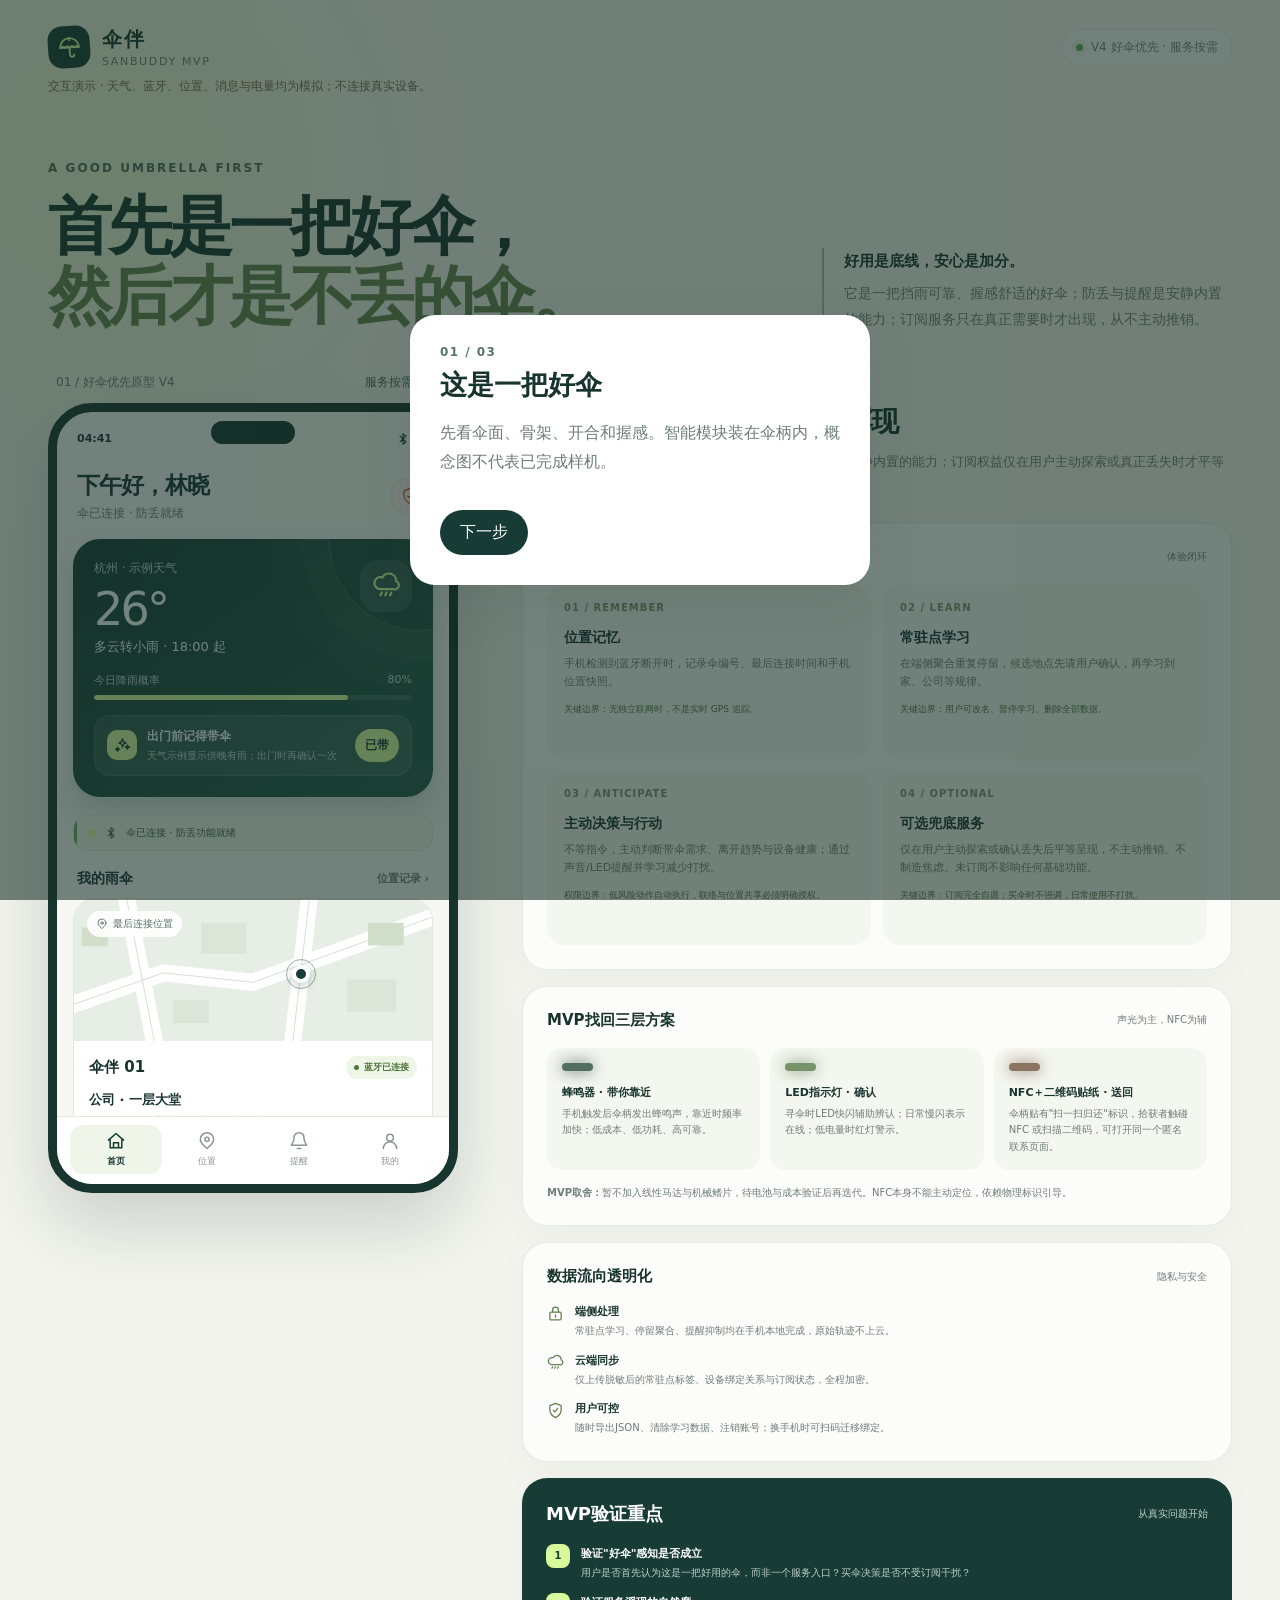
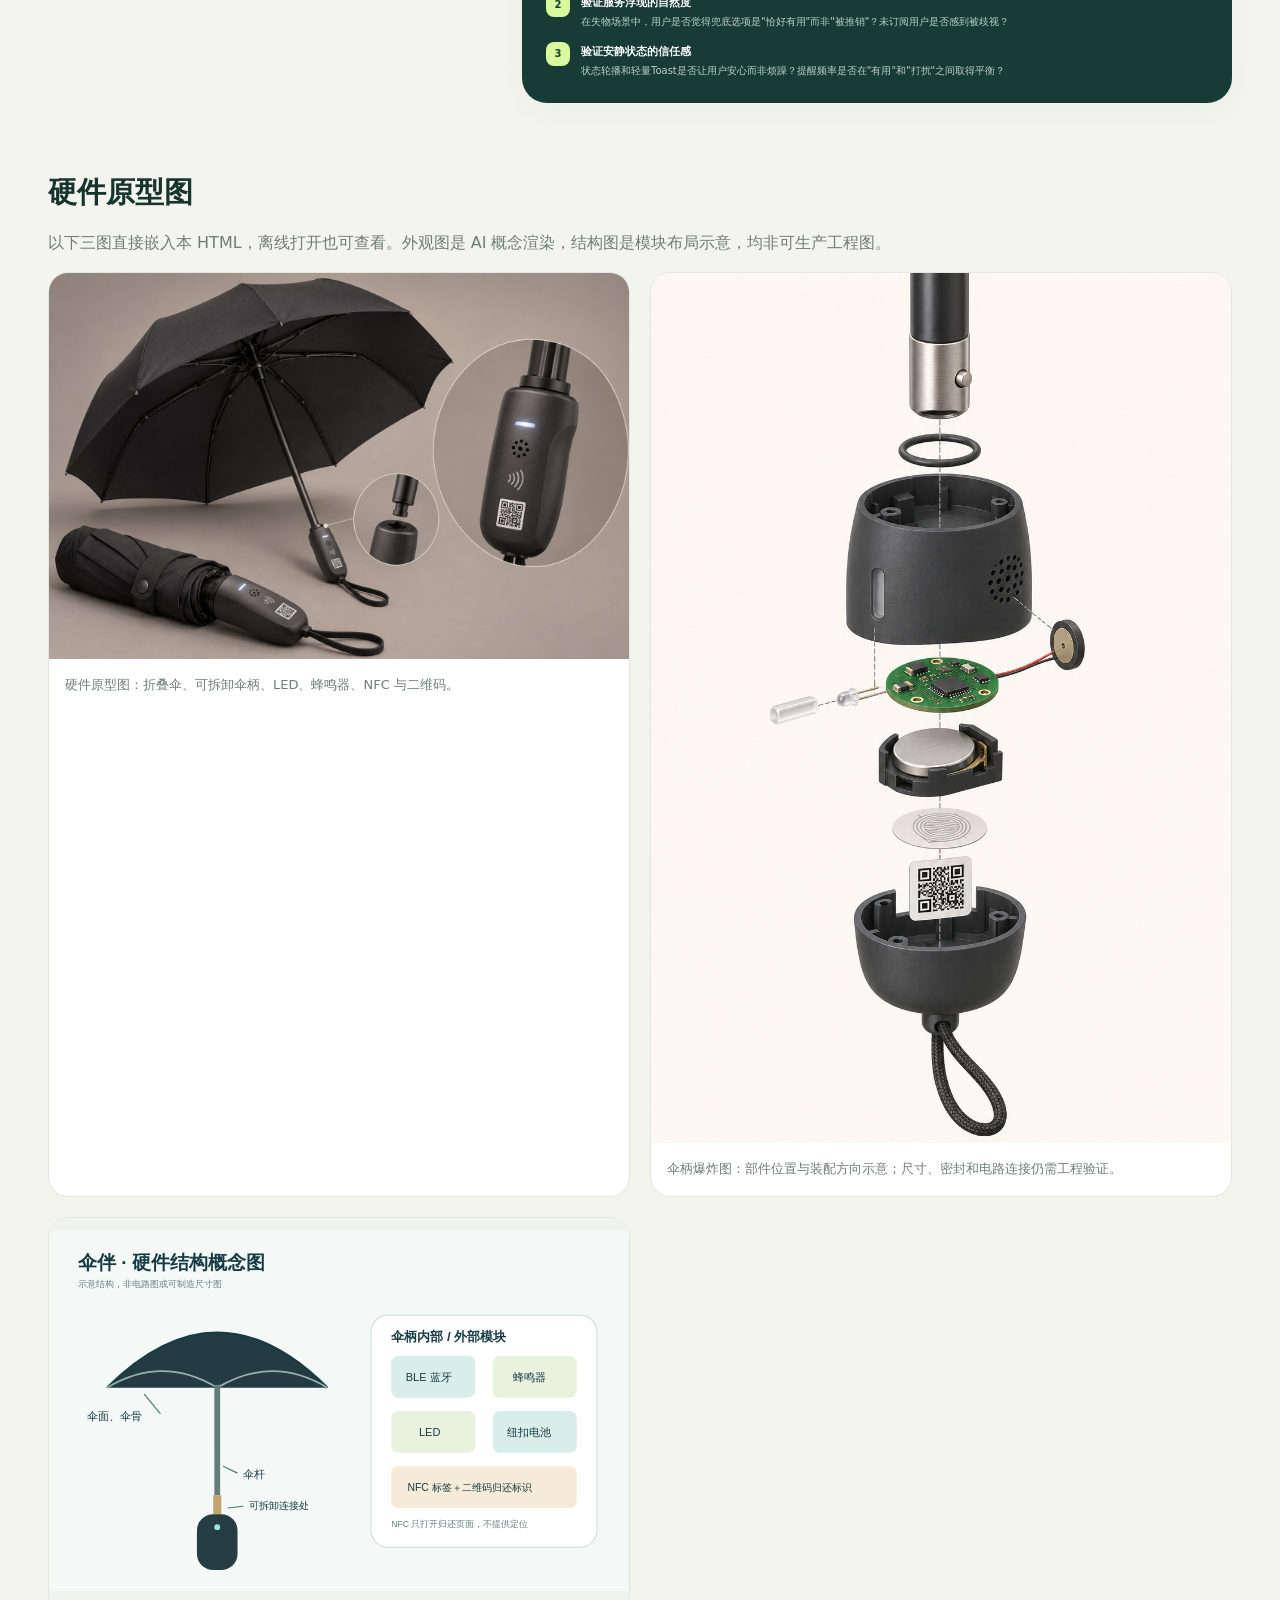
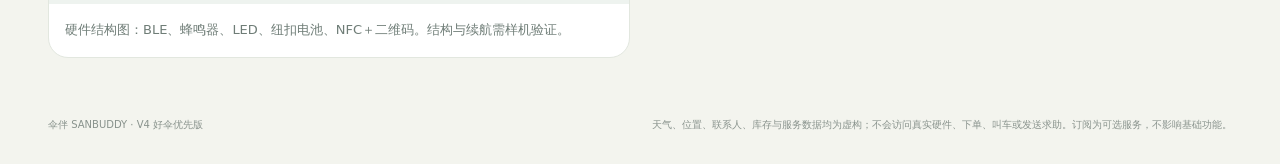
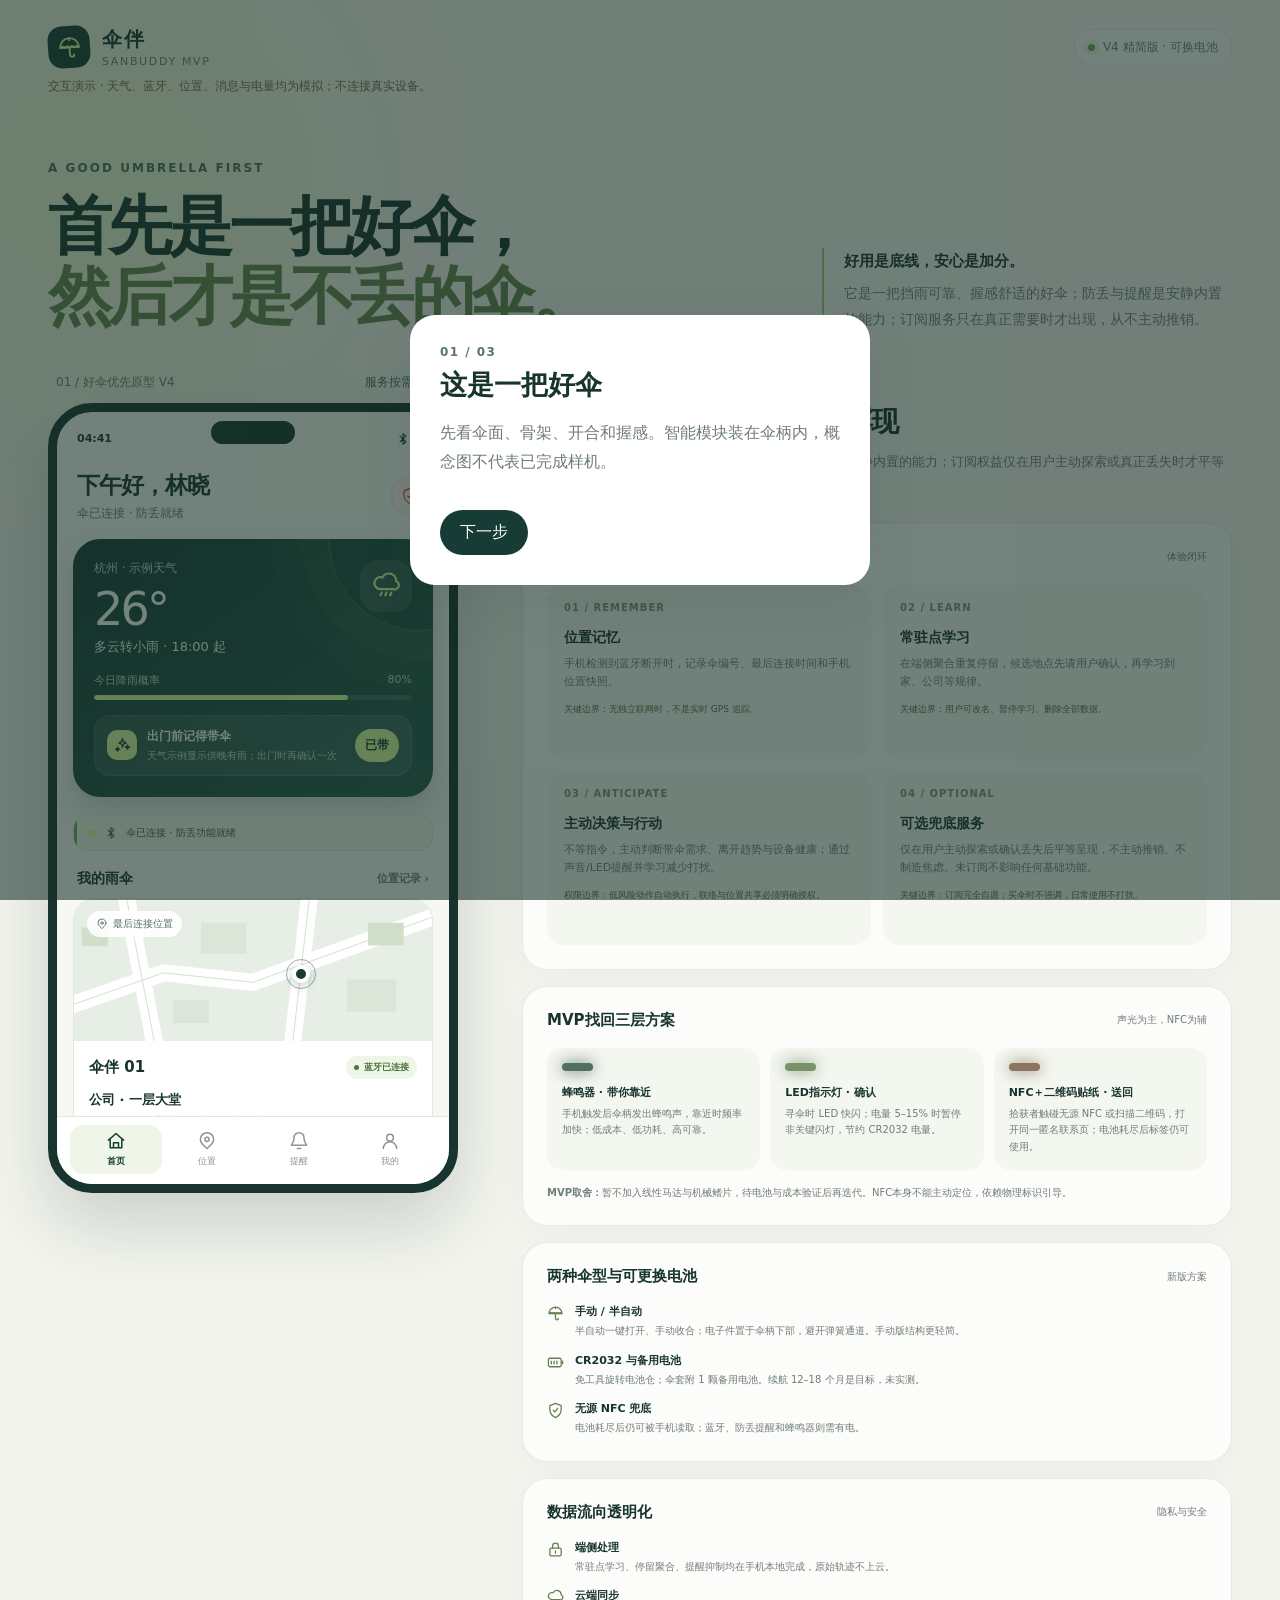
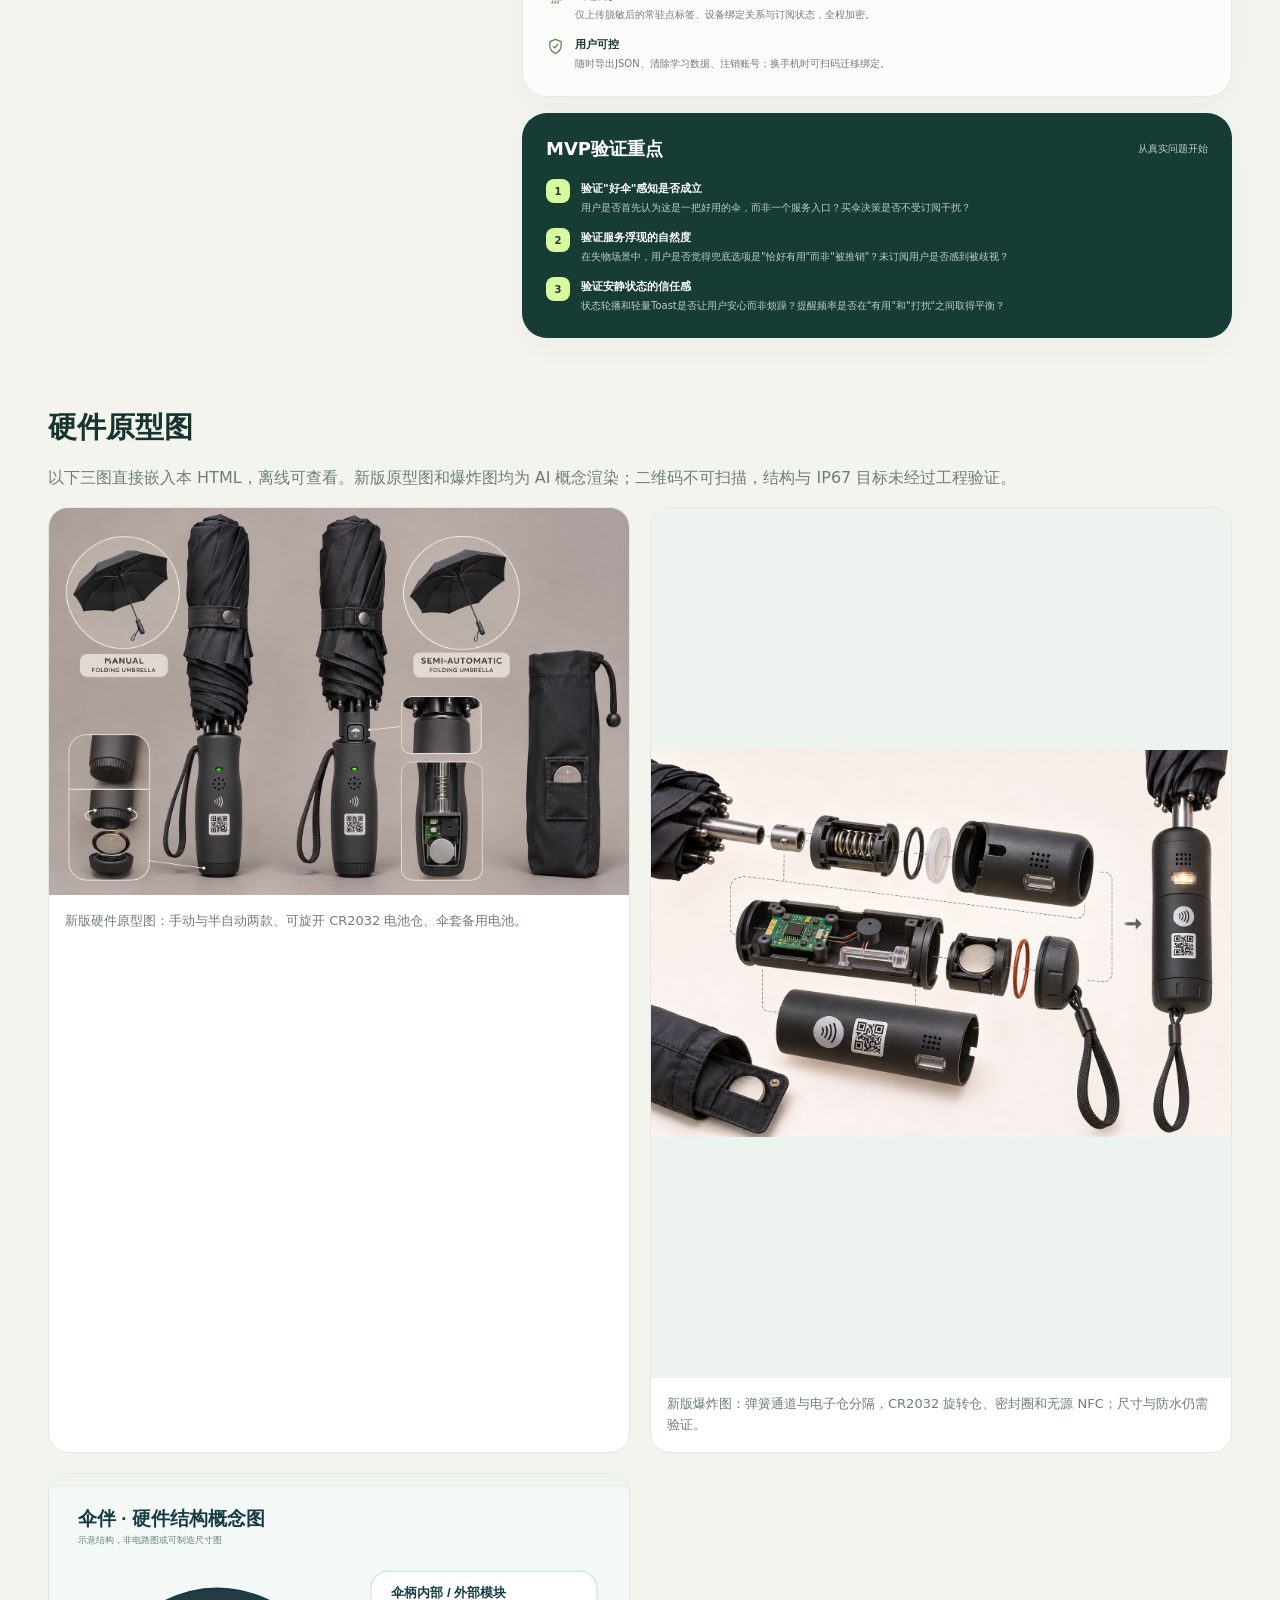
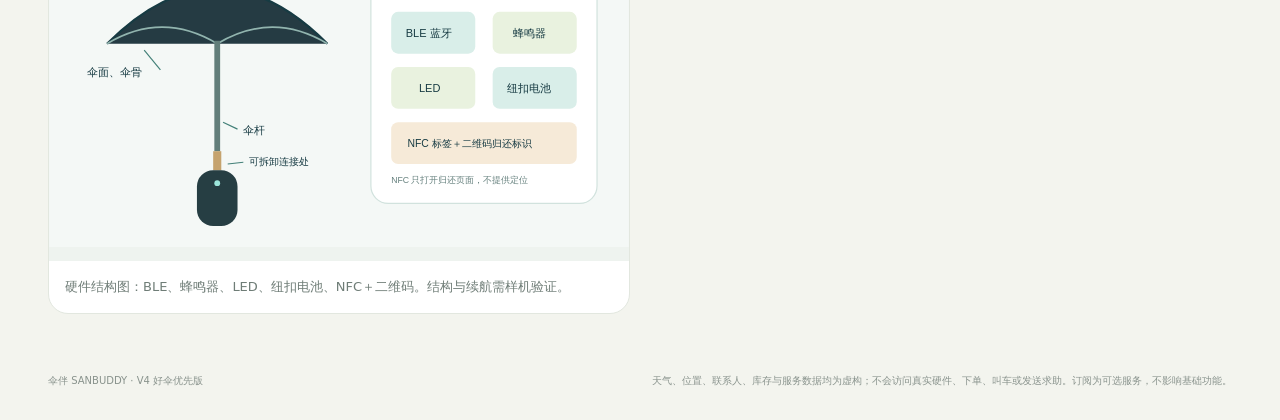
